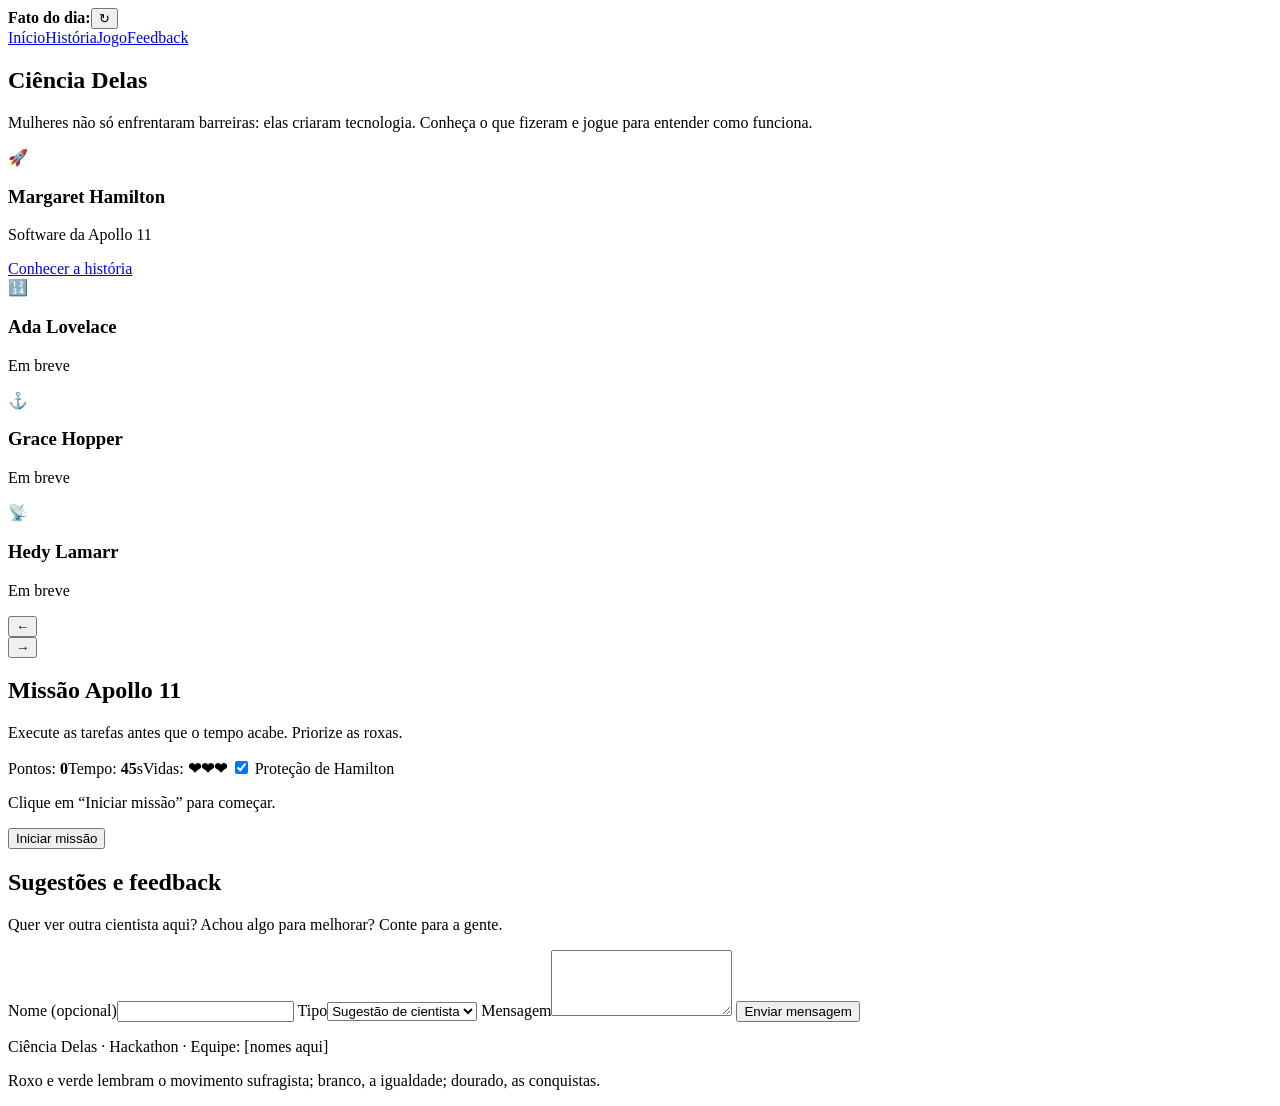
==== index.html @ 853a5e09 "Add files via upload" ====
<!DOCTYPE html>
<html lang="pt-BR">
<head>
<meta charset="utf-8"><meta name="viewport" content="width=device-width,initial-scale=1">
<title>Ciência Delas: Margaret Hamilton e a Apollo 11</title>
<meta name="description" content="Conheça as contribuições científicas de mulheres da computação e jogue a missão da Apollo 11.">
<link rel="preconnect" href="https://fonts.googleapis.com"><link rel="preconnect" href="https://fonts.gstatic.com" crossorigin>
<link href="https://fonts.googleapis.com/css2?family=Fraunces:wght@600;800&family=Inter:wght@400;600&display=swap" rel="stylesheet">
<link rel="stylesheet" href="style.css">
</head>
<body>
<header>
  <div id="fatos" role="region" aria-label="Fato curioso do dia"><b>Fato do dia:</b><span id="fato-txt"></span><button id="fato-next" aria-label="Ver outro fato">↻</button></div>
  <nav aria-label="Principal"><a href="#inicio">Início</a><a href="#historia">História</a><a href="#jogo">Jogo</a><a href="#feedback">Feedback</a></nav>
</header>
<main>
<div class="hero"><section id="inicio">
  <h1>Ciência Delas</h1>
  <p class="lead">Mulheres não só enfrentaram barreiras: elas criaram tecnologia. Conheça o que fizeram e jogue para entender como funciona.</p>
  <div class="cards">
    <article class="card on"><div class="em" aria-hidden="true">🚀</div><h3>Margaret Hamilton</h3><p>Software da Apollo 11</p><a class="btn" href="#historia">Conhecer a história</a></article>
    <article class="card off"><div class="em" aria-hidden="true">🔢</div><h3>Ada Lovelace</h3><p>Em breve</p></article>
    <article class="card off"><div class="em" aria-hidden="true">⚓</div><h3>Grace Hopper</h3><p>Em breve</p></article>
    <article class="card off"><div class="em" aria-hidden="true">📡</div><h3>Hedy Lamarr</h3><p>Em breve</p></article>
  </div>
</section></div>

<section id="historia">
  <div id="stage" aria-live="polite">
    <div id="slide"></div>
    <div class="ctrl"><button id="prev" aria-label="Slide anterior">←</button><div id="dots" aria-hidden="true"></div><button id="next" aria-label="Próximo slide">→</button></div>
  </div>
</section>

<section id="jogo">
  <h2>Missão Apollo 11</h2>
  <p>Execute as tarefas antes que o tempo acabe. Priorize as roxas.</p>
  <div class="hud"><span>Pontos: <b id="g-score">0</b></span><span>Tempo: <b id="g-time">45</b>s</span><span>Vidas: <b id="g-lives">❤❤❤</b></span>
  <label><input type="checkbox" id="g-safe" checked> Proteção de Hamilton</label></div>
  <div id="g-load" title="Carga do computador"><i></i></div>
  <div id="g-queue"></div>
  <p id="g-msg" role="status">Clique em “Iniciar missão” para começar.</p>
  <button class="btn" id="g-start">Iniciar missão</button>
</section>

<section id="feedback">
  <h2>Sugestões e feedback</h2>
  <p>Quer ver outra cientista aqui? Achou algo para melhorar? Conte para a gente.</p>
  <form id="form" action="https://formspree.io/f/SEU_ID_AQUI" method="POST">
    <label>Nome (opcional)<input name="nome" autocomplete="name"></label>
    <label>Tipo<select name="tipo"><option>Sugestão de cientista</option><option>Feedback do site</option><option>Outro</option></select></label>
    <label>Mensagem<textarea name="mensagem" rows="4" required></textarea></label>
    <button class="btn" type="submit">Enviar mensagem</button>
    <p id="form-msg" role="status"></p>
  </form>
</section>
</main>
<footer><p>Ciência Delas · Hackathon · Equipe: [nomes aqui]</p>
<p class="cores">Roxo e verde lembram o movimento sufragista; branco, a igualdade; dourado, as conquistas.</p></footer>
<script src="fatos.js"></script><script src="script.js"></script><script src="game.js"></script>
</body>
</html>
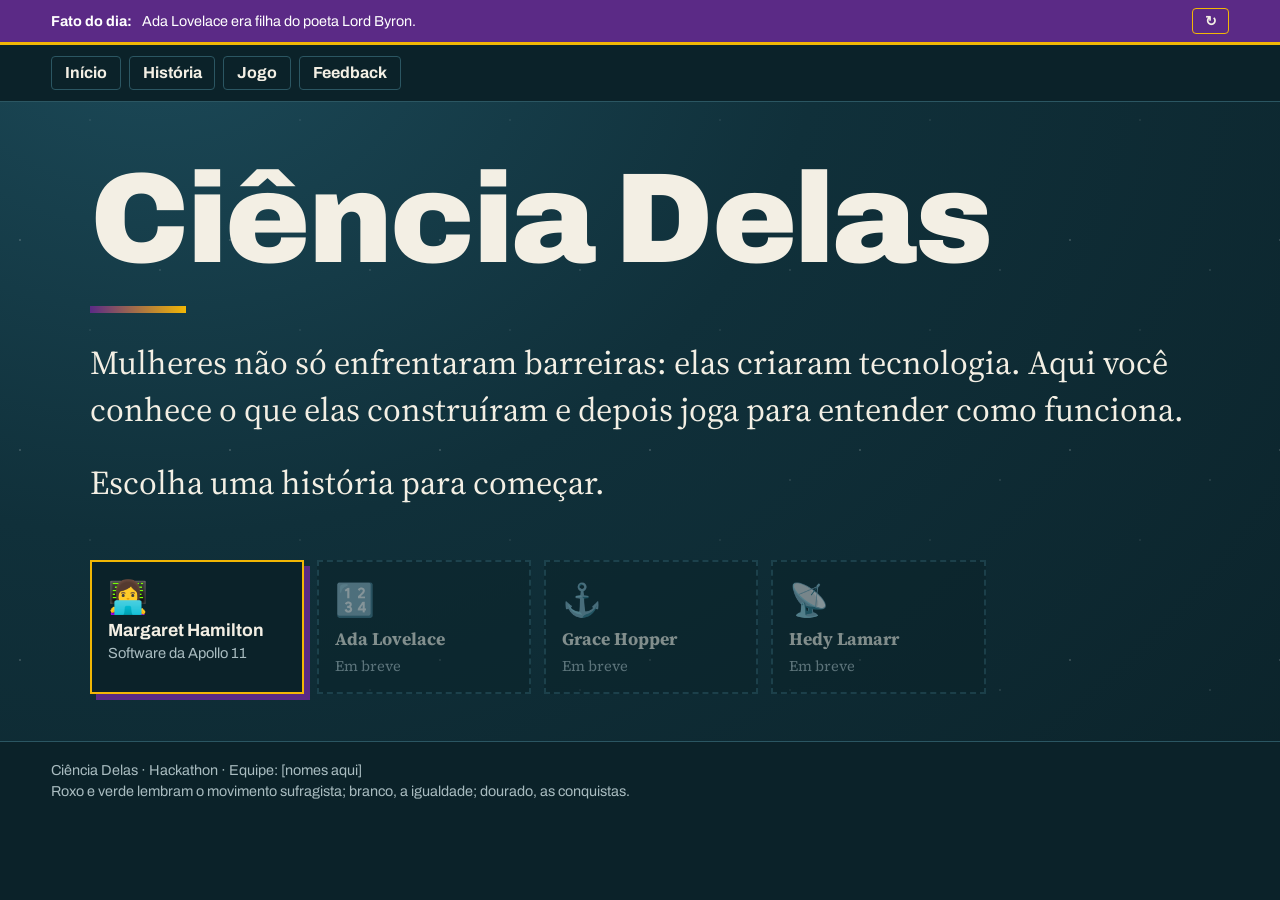
==== commit 5363b1e8: "Add files via upload" ====
--- a/index.html
+++ b/index.html
@@ -1,62 +1,328 @@
 <!DOCTYPE html>
 <html lang="pt-BR">
 <head>
-<meta charset="utf-8"><meta name="viewport" content="width=device-width,initial-scale=1">
-<title>Ciência Delas: Margaret Hamilton e a Apollo 11</title>
+<meta charset="utf-8">
+<meta name="viewport" content="width=device-width, initial-scale=1">
+<title>Margaret Hamilton e a Apollo 11 | Ciência Delas</title>
+<meta name="theme-color" content="#10303a">
 <meta name="description" content="Conheça as contribuições científicas de mulheres da computação e jogue a missão da Apollo 11.">
-<link rel="preconnect" href="https://fonts.googleapis.com"><link rel="preconnect" href="https://fonts.gstatic.com" crossorigin>
-<link href="https://fonts.googleapis.com/css2?family=Fraunces:wght@600;800&family=Inter:wght@400;600&display=swap" rel="stylesheet">
-<link rel="stylesheet" href="style.css">
+<link rel="icon" href="data:image/svg+xml,%3Csvg xmlns=%27http://www.w3.org/2000/svg%27 viewBox=%270 0 100 100%27%3E%3Ctext y=%27.9em%27 font-size=%2790%27%3E🚀%3C/text%3E%3C/svg%3E">
+<link rel="preconnect" href="https://fonts.googleapis.com">
+<link href="https://fonts.googleapis.com/css2?family=Archivo:wght@400;700;900&family=Source+Serif+4:ital,wght@0,400;0,600;1,400&display=swap" rel="stylesheet">
+<style>
+:root{--bg:#10303a;--bg2:#0b2229;--tx:#f3efe4;--mut:#a9bcc0;--cu:#F2B705;--red:#ee5a48;--ok:#6fcf97;--line:#2b5662}
+*{box-sizing:border-box}
+html,body{height:100%;margin:0}
+body{background:var(--bg);color:var(--tx);font-family:"Source Serif 4",Georgia,serif;overflow:hidden}
+h1,h2,.ui{font-family:"Archivo",system-ui,sans-serif}
+#deck{height:100%;position:relative}
+.slide{position:absolute;inset:0;display:none;padding:6vh 7vw 12vh;overflow-y:auto}
+.slide.on{display:flex;flex-direction:column;justify-content:center;gap:3vh;animation:in .35s ease}
+@keyframes in{from{opacity:0}to{opacity:1}}
+.body{display:grid;grid-template-columns:1fr;gap:4vw;align-items:center}
+.body.has-media{grid-template-columns:1.1fr 1fr}
+h1{font-size:clamp(2.4rem,7vw,6rem);line-height:1;margin:0;font-weight:900;letter-spacing:-.02em}
+h2{font-size:clamp(1.8rem,4.6vw,3.6rem);line-height:1.08;margin:0;font-weight:900}
+.txt p{font-size:clamp(1.25rem,2.6vw,2.1rem);line-height:1.4;margin:0 0 .8em;max-width:34em}
+.quote{font-size:clamp(1.4rem,3vw,2.4rem);font-style:italic;border-left:6px solid var(--cu);padding-left:1.2rem;margin-top:1rem;max-width:30em}
+.date{font-family:"Archivo",sans-serif;color:var(--cu);font-weight:700;font-size:clamp(1rem,1.8vw,1.4rem)}
+figure{margin:0}
+.media img{width:100%;max-height:62vh;object-fit:contain;border:1px solid var(--line);background:var(--bg2)}
+.media figcaption{font-size:.85rem;color:var(--mut);margin-top:.5rem;font-family:"Archivo",sans-serif}
+.ph{aspect-ratio:4/3;border:2px dashed var(--line);display:grid;place-items:center;text-align:center;padding:1rem;color:var(--mut);font-family:"Archivo",sans-serif;background:var(--bg2)}
+.ph b{color:var(--cu);display:block;font-size:1.1rem;word-break:break-all}
+/* nav */
+#bar{position:fixed;left:0;right:0;bottom:0;display:flex;align-items:center;gap:1rem;padding:1.2vh 4vw;background:var(--bg2);border-top:1px solid var(--line)}
+#prog{flex:1;height:6px;background:var(--line)}
+#prog i{display:block;height:100%;width:0;background:var(--cu);transition:width .3s}
+button{font-family:"Archivo",sans-serif;font-weight:700;font-size:1.05rem;color:var(--tx);background:transparent;border:2px solid var(--cu);padding:.6rem 1.2rem;border-radius:4px;cursor:pointer}
+button:hover:not(:disabled){background:var(--cu);color:var(--bg2)}
+button:disabled{opacity:.35;cursor:not-allowed}
+button:focus-visible,.card:focus-visible,.slot:focus-visible{outline:3px solid var(--tx);outline-offset:2px}
+#cnt{font-family:"Archivo",sans-serif;color:var(--mut);min-width:4.5rem;text-align:center}
+.hint{font-family:"Archivo",sans-serif;color:var(--mut);font-size:.95rem}
+/* game */
+.game{display:grid;grid-template-columns:1fr 1fr;gap:2vw;max-width:60rem}
+.panel{border:1px solid var(--line);background:var(--bg2);padding:1rem;min-height:14rem}
+.panel h3{margin:0 0 .8rem;font-family:"Archivo",sans-serif;font-size:1rem;color:var(--mut)}
+.card{display:block;width:100%;margin-bottom:.7rem;padding:1rem;background:var(--bg);border:2px solid var(--line);font-family:"Archivo",sans-serif;font-weight:700;font-size:1.15rem;cursor:grab;user-select:none;text-align:left;color:var(--tx)}
+.card small{display:block;font-weight:400;color:var(--mut);margin-top:.2rem}
+.card.sel{border-color:var(--cu)}
+.card.bad{animation:sh .4s;border-color:var(--red)}
+@keyframes sh{25%{transform:translateX(-8px)}75%{transform:translateX(8px)}}
+.slot{display:grid;place-items:center;min-height:9rem;border:3px dashed var(--cu);color:var(--cu);font-family:"Archivo",sans-serif;font-weight:700;text-align:center;padding:.6rem;cursor:pointer}
+.slot.over{background:#1c4b58}
+.slot.full{border-style:solid;border-color:var(--ok);color:var(--ok)}
+.alarm{display:inline-block;font-family:"Archivo",sans-serif;font-weight:900;font-size:clamp(3rem,10vw,8rem);color:var(--red);animation:bl 1s steps(2) infinite}
+@keyframes bl{50%{opacity:.25}}
+.fb{font-family:"Archivo",sans-serif;font-size:1.15rem;min-height:1.6em}
+.fb.ok{color:var(--ok)}.fb.no{color:var(--red)}
+.opts{display:grid;grid-template-columns:repeat(auto-fit,minmax(15rem,1fr));gap:.8rem;max-width:60rem}
+.opts .card{cursor:pointer}
+.opts .card[aria-pressed=true]{border-color:var(--ok);background:#17454a}
+.note{font-size:.9rem;color:var(--mut);max-width:44rem}
+@media(max-width:800px){.body.has-media,.game{grid-template-columns:1fr}.slide{padding:4vh 6vw 14vh}}
+@media(prefers-reduced-motion:reduce){*{animation:none!important}}
+
+/* ===== melhorias visuais ===== */
+body{background:radial-gradient(ellipse at 12% 0,#1c4a59 0,var(--bg) 42%,var(--bg2) 100%)}
+body::before{content:"";position:fixed;inset:0;pointer-events:none;opacity:.55;background-image:radial-gradient(1.5px 1.5px at 20px 30px,#fff8,transparent),radial-gradient(1px 1px at 90px 120px,#fff6,transparent),radial-gradient(1.5px 1.5px at 160px 60px,#fff5,transparent);background-size:210px 210px}
+#deck,#bar{position:relative;z-index:1}#bar{position:fixed}
+.slide.on{justify-content:safe center}
+.slide.on .body{animation:up .7s cubic-bezier(.2,.7,.2,1) .1s both}
+@keyframes up{from{opacity:0;transform:translateY(16px)}}
+#s1 h2{font-size:clamp(3rem,10vw,8rem)}
+#s1 h1::after{content:"";display:block;width:6rem;height:7px;background:var(--cu);margin-top:1.4rem}
+.date::before{content:"";display:inline-block;width:.6em;height:.6em;border-radius:50%;background:var(--cu);margin-right:.6em}
+.quote{background:linear-gradient(90deg,#F2B70522,transparent 80%);padding:.8rem 1.2rem}
+.media img{border:1px solid var(--cu);border-radius:6px;box-shadow:12px 12px 0 #0b2229,0 20px 50px #0008}
+.alarm{text-shadow:0 0 36px #ee5a489a}
+.card{transition:transform .15s,border-color .15s,background .15s}
+.card:hover{transform:translateY(-2px);border-color:var(--cu)}
+.slot:not(.full){animation:pu 2.2s ease-in-out infinite}
+@keyframes pu{50%{background:#1c4b5877}}
+#prog{border-radius:4px;overflow:hidden}
+button{transition:background .15s,color .15s}
+
+/* ===== paleta com significado (roxo, dourado, verde, branco) + novas áreas ===== */
+:root{--rox2:#5B2A86}
+body{display:flex;flex-direction:column}
+#deck{flex:1;height:auto;min-height:0}
+#inicio h1{font-size:clamp(3rem,10vw,8rem)}
+#inicio h1::after{content:"";display:block;width:6rem;height:7px;background:linear-gradient(90deg,var(--rox2),var(--cu));margin-top:1.4rem}
+#prog i{background:linear-gradient(90deg,var(--rox2),var(--cu))}
+#fatos{display:flex;gap:.6rem;align-items:center;padding:.5rem 4vw;background:var(--rox2);color:#fff;font-size:.9rem;border-bottom:3px solid var(--cu);font-family:Archivo,sans-serif;position:relative;z-index:2}
+#fatos span{flex:1;line-height:1.3}
+#fatos button{padding:.25rem .7rem;font-size:.85rem;border-width:1px}
+.sel{display:grid;grid-template-columns:repeat(auto-fit,minmax(11rem,1fr));gap:.8rem;max-width:56rem}
+.scard{display:flex;flex-direction:column;gap:.3rem;padding:1rem;border:2px solid var(--line);border-radius:0;background:var(--bg2);color:var(--tx);font-size:1.1rem;text-align:left}
+.scard span{font-size:2rem}.scard small{color:var(--mut);font-weight:400}
+.scard.on{border-color:var(--cu);cursor:pointer;box-shadow:6px 6px 0 var(--rox2)}
+.scard.off{opacity:.5;border-style:dashed}
+.queue{display:grid;grid-template-columns:repeat(auto-fill,minmax(8.5rem,1fr));gap:.6rem;min-height:5.5rem;max-width:60rem}
+.task{position:relative;overflow:hidden;border:0;border-radius:6px;padding:.8rem .8rem 1rem;color:#fff;text-align:left;font-size:1.05rem}
+.task small{display:block;font-weight:400}.task i{position:absolute;left:0;bottom:0;height:6px;background:#fff;opacity:.85}
+.p3,.p3:hover:not(:disabled){background:var(--rox2);color:#fff}.p2,.p2:hover:not(:disabled){background:var(--cu);color:#10303a}.p2 i{background:#10303a}.p1,.p1:hover:not(:disabled){background:#2E8B57;color:#fff}
+.task:hover{filter:brightness(1.15)}
+.load{height:10px;max-width:60rem;background:var(--line);border-radius:5px;overflow:hidden}.load i{display:block;height:100%;width:0;background:var(--ok);transition:width .2s}
+.fm{display:grid;gap:.6rem;max-width:36rem;font-family:Archivo,sans-serif}.fm label{display:grid;gap:.3rem;font-weight:700}
+.fm input,.fm select,.fm textarea{padding:.7rem;border:2px solid var(--line);border-radius:6px;background:var(--bg2);color:var(--tx);font:inherit;font-weight:400}
+.fm button{justify-self:start}
+#main-nav{display:flex;gap:.5rem;flex-wrap:wrap;align-items:center;padding:.7rem 4vw;background:var(--bg2);border-bottom:1px solid var(--line);font-family:Archivo,sans-serif;position:relative;z-index:2}
+#main-nav a{color:var(--tx);text-decoration:none;border:1px solid var(--line);padding:.45rem .8rem;border-radius:4px;font-weight:700}
+#main-nav a:hover,#main-nav a:focus-visible{border-color:var(--cu);color:var(--cu)}
+#rodape{position:relative;z-index:1;padding:1rem 4vw 6rem;background:var(--bg2);border-top:1px solid var(--line);font-family:Archivo,sans-serif;color:var(--mut);font-size:.9rem}
+#rodape p{margin:.3rem 0}
+@media(max-width:600px){#main-nav{gap:.35rem;padding:.6rem 3vw}#main-nav a{font-size:.9rem;padding:.4rem .55rem}#fatos{flex-wrap:wrap}}
+</style>
 </head>
 <body>
 <header>
-  <div id="fatos" role="region" aria-label="Fato curioso do dia"><b>Fato do dia:</b><span id="fato-txt"></span><button id="fato-next" aria-label="Ver outro fato">↻</button></div>
-  <nav aria-label="Principal"><a href="#inicio">Início</a><a href="#historia">História</a><a href="#jogo">Jogo</a><a href="#feedback">Feedback</a></nav>
+<div id="fatos" role="region" aria-label="Fato curioso do dia"><b>Fato do dia:</b><span id="fato-txt"></span><button id="fato-next" aria-label="Ver outro fato">↻</button></div>
+<nav id="main-nav" aria-label="Navegação principal">
+<a href="#inicio" data-j="inicio">Início</a>
+<a href="#historia" data-j="s1">História</a>
+<a href="#missao" data-j="missao">Jogo</a>
+<a href="#feedback" data-j="feedback">Feedback</a>
+</nav>
 </header>
-<main>
-<div class="hero"><section id="inicio">
-  <h1>Ciência Delas</h1>
-  <p class="lead">Mulheres não só enfrentaram barreiras: elas criaram tecnologia. Conheça o que fizeram e jogue para entender como funciona.</p>
-  <div class="cards">
-    <article class="card on"><div class="em" aria-hidden="true">🚀</div><h3>Margaret Hamilton</h3><p>Software da Apollo 11</p><a class="btn" href="#historia">Conhecer a história</a></article>
-    <article class="card off"><div class="em" aria-hidden="true">🔢</div><h3>Ada Lovelace</h3><p>Em breve</p></article>
-    <article class="card off"><div class="em" aria-hidden="true">⚓</div><h3>Grace Hopper</h3><p>Em breve</p></article>
-    <article class="card off"><div class="em" aria-hidden="true">📡</div><h3>Hedy Lamarr</h3><p>Em breve</p></article>
-  </div>
-</section></div>
-
-<section id="historia">
-  <div id="stage" aria-live="polite">
-    <div id="slide"></div>
-    <div class="ctrl"><button id="prev" aria-label="Slide anterior">←</button><div id="dots" aria-hidden="true"></div><button id="next" aria-label="Próximo slide">→</button></div>
-  </div>
-</section>
-
-<section id="jogo">
-  <h2>Missão Apollo 11</h2>
-  <p>Execute as tarefas antes que o tempo acabe. Priorize as roxas.</p>
-  <div class="hud"><span>Pontos: <b id="g-score">0</b></span><span>Tempo: <b id="g-time">45</b>s</span><span>Vidas: <b id="g-lives">❤❤❤</b></span>
-  <label><input type="checkbox" id="g-safe" checked> Proteção de Hamilton</label></div>
-  <div id="g-load" title="Carga do computador"><i></i></div>
-  <div id="g-queue"></div>
-  <p id="g-msg" role="status">Clique em “Iniciar missão” para começar.</p>
-  <button class="btn" id="g-start">Iniciar missão</button>
-</section>
-
-<section id="feedback">
-  <h2>Sugestões e feedback</h2>
-  <p>Quer ver outra cientista aqui? Achou algo para melhorar? Conte para a gente.</p>
-  <form id="form" action="https://formspree.io/f/SEU_ID_AQUI" method="POST">
-    <label>Nome (opcional)<input name="nome" autocomplete="name"></label>
-    <label>Tipo<select name="tipo"><option>Sugestão de cientista</option><option>Feedback do site</option><option>Outro</option></select></label>
-    <label>Mensagem<textarea name="mensagem" rows="4" required></textarea></label>
-    <button class="btn" type="submit">Enviar mensagem</button>
-    <p id="form-msg" role="status"></p>
-  </form>
-</section>
-</main>
-<footer><p>Ciência Delas · Hackathon · Equipe: [nomes aqui]</p>
-<p class="cores">Roxo e verde lembram o movimento sufragista; branco, a igualdade; dourado, as conquistas.</p></footer>
-<script src="fatos.js"></script><script src="script.js"></script><script src="game.js"></script>
+<main id="deck"></main>
+<nav id="bar" class="ui" aria-label="Navegação">
+  <button id="prev" aria-label="Slide anterior">Voltar</button>
+  <div id="prog"><i></i></div>
+  <span id="cnt"></span>
+  <button id="next" aria-label="Próximo slide">Avançar</button>
+</nav>
+<footer id="rodape"><p>Ciência Delas · Hackathon · Equipe: [nomes aqui]</p><p class="cores">Roxo e verde lembram o movimento sufragista; branco, a igualdade; dourado, as conquistas.</p></footer>
+
+<script src="fatos.js"></script>
+<script>
+/* ===== COMO EDITAR =====
+ Cada slide é um objeto em SLIDES.
+ media: { src:"assets/arquivo.jpg", alt:"descrição", credit:"Fonte / licença" }
+ Aceita .jpg .png .webp e .gif (basta colocar o arquivo na pasta assets/).
+ Se o arquivo não existir, aparece um espaço reservado com o nome esperado.
+ game: "memoria" (arrastar bloco) | "reflexao" (escolher boas práticas)
+*/
+const SLIDES = [
+ {id:"inicio", title:"Ciência Delas", select:true,
+  text:["Mulheres não só enfrentaram barreiras: elas criaram tecnologia. Aqui você conhece o que elas construíram e depois joga para entender como funciona.","Escolha uma história para começar."]},
+ {id:"s1", title:"Antes de chegar à Lua", date:"1969",
+  text:["A humanidade vai tentar levar astronautas até a Lua e trazê-los de volta em segurança.","Além dos foguetes e dos motores, existe outro elemento essencial: o software."],
+  quote:"Uma missão espacial também depende de decisões tomadas em linhas de código.",
+  media:{src:"assets/saturn-v.svg",alt:"Foguete Saturn V na plataforma de lançamento",credit:"Ilustração original do projeto"}},
+ {id:"s2", title:"Quem é Margaret Hamilton?",
+  text:["Pioneira da engenharia de software, ela liderou uma equipe do MIT Instrumentation Laboratory que desenvolveu o software de voo da Apollo.","O trabalho não era só fazer o computador executar instruções. Era pensar no que poderia dar errado."],
+  quote:"Um bom sistema precisa ser pensado também para os momentos em que algo dá errado.",
+  media:{src:"assets/margaret-hamilton.svg",alt:"Programadora ao lado de uma pilha de listagens de código de voo",credit:"Ilustração original do projeto"}},
+ {id:"s3", title:"E se algo der errado?",
+  text:["E se uma pessoa cometesse um erro?","E se o computador ficasse sobrecarregado?","E se várias tarefas precisassem de atenção ao mesmo tempo?"],
+  quote:"Hamilton defendia antecipar problemas, documentar riscos e criar sistemas capazes de lidar com o inesperado.",
+  media:{src:"assets/codigo-apollo.svg",alt:"Documentos de programação da época",credit:"Ilustração original do projeto"}},
+ {id:"s4", title:"A descida começa", date:"20 de julho de 1969",
+  text:["O módulo lunar Eagle desce rumo à Lua com Neil Armstrong e Buzz Aldrin.","O computador de orientação precisa executar tarefas importantes. De repente, surgem alarmes."],
+  alarm:"1202",
+  media:{src:"assets/eagle-descida.svg",alt:"Animação do módulo lunar Eagle em descida",credit:"Ilustração original do projeto"}},
+ {id:"s5", title:"O computador está sobrecarregado",
+  text:["O alarme 1202 indica sobrecarga de recursos. Pouco depois, surge também o 1201.","Não quer dizer que o computador parou. Quer dizer que ele não consegue atender a todas as solicitações ao mesmo tempo."],
+  quote:"Recursos limitados. Tarefas concorrentes. Tempo crítico."},
+ {id:"s6", title:"Sua vez: libere a memória", game:"memoria"},
+ {id:"s7", title:"A decisão em solo",
+  text:["Na sala de controle, a equipe interpreta os alarmes rapidamente.","Os especialistas reconhecem a sobrecarga e sabem que o software foi projetado para preservar as tarefas prioritárias e se recuperar.","A equipe autoriza a continuidade da descida."],
+  quote:"A equipe precisa compreender o que o sistema está dizendo antes de decidir o próximo passo.",
+  media:{src:"assets/sala-de-controle.svg",alt:"Sala de controle da missão",credit:"Ilustração original do projeto"}},
+ {id:"s8", title:"A Lua", date:"20 de julho de 1969",
+  text:["O Eagle pousa. O computador continuou executando as funções essenciais da descida.","O sucesso dependeu de muitas pessoas: astronautas, engenheiros, programadores, técnicos e equipes de controle."],
+  quote:"Uma conquista histórica também é resultado de planejamento, colaboração e engenharia.",
+  media:{src:"assets/eagle-na-lua.svg",alt:"Módulo lunar na superfície da Lua",credit:"Ilustração original do projeto"}},
+ {id:"s9", title:"O que aprendemos com Margaret?", game:"reflexao",
+  text:["Computação vai além de escrever código: é entender o problema, prever o inesperado, testar e trabalhar em equipe."]},
+ {id:"missao", title:"Missão Apollo 11: assuma o comando", game:"missao",
+  text:["Agora você é o computador de bordo. Execute as tarefas antes que o tempo acabe: roxo é prioridade alta, dourado é média e verde é baixa. Mais de 6 tarefas ao mesmo tempo causam o alarme 1202."]},
+ {id:"s10", title:"Missão concluída",
+  text:["Não existe tecnologia confiável por acaso. Ela é construída por pessoas que fazem perguntas, testam ideias e se preparam para o inesperado."],
+  note:"Nota histórica: as cenas interativas e os diálogos são dramatizações educativas. Não são citações literais de Margaret Hamilton nem reproduções exatas do software Apollo. Cores do projeto: roxo e verde lembram o movimento sufragista, branco lembra a igualdade e dourado, as conquistas. Fontes: NASA Apollo 11 Lunar Surface Journal (alarmes 1201/1202), perfil de Margaret Hamilton na NASA, We Hack the Moon."},
+ {id:"feedback", title:"Sugestões e feedback", form:true,
+  text:["Quer ver outra cientista aqui? Achou algo para melhorar? Conte para a gente."]}
+];
+
+const deck=document.getElementById("deck"),prev=document.getElementById("prev"),next=document.getElementById("next"),cnt=document.getElementById("cnt"),bar=document.querySelector("#prog i");
+const done={}; let cur=0;
+const el=(t,c,h)=>{const e=document.createElement(t);if(c)e.className=c;if(h!=null)e.innerHTML=h;return e};
+
+function mediaEl(m){
+  const f=el("figure","media");
+  const img=new Image();img.src=m.src;img.alt=m.alt;
+  img.onerror=()=>{f.innerHTML="";const p=el("div","ph",`<div>Coloque a imagem em<b>${m.src}</b>${m.alt}</div>`);f.append(p,cap())};
+  const cap=()=>el("figcaption","",m.credit?"Crédito: "+m.credit:"");
+  f.append(img,cap());return f;
+}
+
+function memoriaGame(s,sec){
+  const g=el("div","game"),L=el("div","panel","<h3>Tarefas disputando espaço</h3>"),R=el("div","panel","<h3>Memória do computador (cabe só uma)</h3>");
+  const cards=[
+   {k:1,t:"Orientação e controle",d:"Mantém a descida sob controle"},
+   {k:0,t:"Atualizar informações",d:"Pode esperar sem risco"},
+   {k:0,t:"Recalcular dados antigos",d:"Pode esperar sem risco"}];
+  const slot=el("div","slot","Arraste a tarefa essencial para cá");slot.tabIndex=0;slot.setAttribute("role","button");
+  const fb=el("p","fb");let sel=null;
+  const place=c=>{
+    if(c.k){slot.className="slot full";slot.textContent="Em execução: "+c.t;fb.className="fb ok";
+      fb.textContent="Correto! Sistemas de tempo real tratam as tarefas por prioridade. O que é essencial continua; o que pode esperar fica para depois.";
+      L.querySelectorAll(".card").forEach(x=>x.draggable=false);done[s.id]=1;sync();
+    }else{fb.className="fb no";fb.textContent="Essa tarefa pode esperar. Se ela ocupar a memória, as funções de controle ficam sem recurso. Tente outra.";c.el.classList.add("bad");setTimeout(()=>c.el.classList.remove("bad"),450)}
+  };
+  cards.forEach(c=>{
+    const b=el("button","card",`${c.t}<small>${c.d}</small>`);b.draggable=true;c.el=b;
+    b.ondragstart=e=>{e.dataTransfer.setData("text","x");sel=c};
+    b.onclick=()=>{if(done[s.id])return;sel=c;L.querySelectorAll(".card").forEach(x=>x.classList.remove("sel"));b.classList.add("sel");fb.className="fb";fb.textContent="Agora toque na memória para colocar a tarefa."};
+    L.append(b)});
+  slot.ondragover=e=>{e.preventDefault();slot.classList.add("over")};
+  slot.ondragleave=()=>slot.classList.remove("over");
+  slot.ondrop=e=>{e.preventDefault();slot.classList.remove("over");if(sel&&!done[s.id])place(sel)};
+  slot.onclick=()=>{if(sel&&!done[s.id])place(sel)};
+  slot.onkeydown=e=>{if((e.key==="Enter"||e.key===" ")&&sel&&!done[s.id]){e.preventDefault();place(sel)}};
+  R.append(slot);g.append(L,R);
+  sec.append(g,fb,el("p","note","Simplificação criada para o jogo: os cartões não representam a lista exata das tarefas internas do computador Apollo."));
+  if(!done[s.id])sec.append(el("p","hint","Arraste com o mouse, ou toque na tarefa e depois na memória."));
+}
+
+function reflexaoGame(s,sec){
+  const o=el("div","opts"),fb=el("p","fb","Escolha ao menos uma. Para avançar, marque duas ou mais.");
+  ["Testaria situações de erro.","Validaria comandos e dados.","Definiria quais tarefas são essenciais.","Criaria mecanismos de recuperação."].forEach(t=>{
+    const b=el("button","card",t);b.setAttribute("aria-pressed","false");
+    b.onclick=()=>{b.setAttribute("aria-pressed",b.getAttribute("aria-pressed")==="true"?"false":"true");
+      const n=o.querySelectorAll("[aria-pressed=true]").length;
+      if(n>=2){done[s.id]=1;fb.className="fb ok";fb.textContent="Boa! Todas essas práticas aparecem na história de Hamilton.";sync()}};
+    o.append(b)});
+  sec.append(el("p","quote","Se você estivesse desenvolvendo um sistema importante, o que faria para prepará-lo para o inesperado?"),o,fb);
+}
+
+
+let mIv;
+function selecao(s,sec){
+ const g=el("div","sel");
+ [["👩‍💻","Margaret Hamilton","Software da Apollo 11",1],["🔢","Ada Lovelace","Em breve"],["⚓","Grace Hopper","Em breve"],["📡","Hedy Lamarr","Em breve"]].forEach(([e,n,d,on])=>{
+  const c=el(on?"button":"div","scard"+(on?" on":" off"),`<span aria-hidden="true">${e}</span><b>${n}</b><small>${d}</small>`);
+  if(on)c.onclick=()=>go(1);g.append(c)});
+ sec.append(g);
+}
+function missaoGame(s,sec){
+ const T=[["Pouso",3],["Motores",3],["Radar",2],["Navegação",2],["Rádio",1],["Painel",1]],N=["","Baixa","Média","Alta"],P=[0,2,5,10],D=40;
+ const hud=el("p","fb"),load=el("div","load","<i></i>"),q=el("div","queue"),fb=el("p","fb","Complete uma rodada para avançar."),lab=el("label","hint",'<input type="checkbox" checked> Proteção de Hamilton (descarta tarefas leves na sobrecarga)'),ini=el("button","","Iniciar missão");
+ let st={sc:0,t:D,l:3,q:[],sp:0,over:1},id=0;
+ const bars=()=>{st.q.forEach(t=>{const b=q.querySelector(`[data-id="${t.id}"] i`);if(b)b.style.width=t.ttl/t.max*100+"%"});hud.textContent=`Pontos: ${st.sc}   Tempo: ${Math.ceil(Math.max(0,st.t))}s   Vidas: ${"❤".repeat(Math.max(0,st.l))||0}`;load.firstChild.style.width=Math.min(100,st.q.length/6*100)+"%"};
+ const draw=()=>{q.innerHTML=st.q.map(t=>`<button class="task p${t.p}" data-id="${t.id}"><b>${t.n}</b><small>${N[t.p]}</small><i></i></button>`).join("");bars()};
+ const end=(ok,m)=>{clearInterval(mIv);st.over=1;ini.disabled=false;ini.textContent="Jogar de novo";fb.className="fb "+(ok?"ok":"no");fb.textContent=(ok?"Pouso concluído! ":"Missão perdida. ")+m+` Pontos: ${st.sc}.`;done[s.id]=1;sync()};
+ const tick=()=>{st.t-=.1;st.sp-=.1;let ch=0;st.q.forEach(t=>t.ttl-=.1);
+  st.q=st.q.filter(t=>{if(t.ttl>0)return 1;ch=1;if(t.p==3){st.l--;fb.className="fb no";fb.textContent=`“${t.n}” expirou! Você perdeu uma vida.`}else st.sc=Math.max(0,st.sc-1);return 0});
+  if(st.sp<=0){const [n,p]=T[Math.random()*T.length|0],m=p==3?6:p==2?7:8;st.q.push({id:++id,n,p,ttl:m,max:m});st.sp=Math.max(.45,1.3-(D-st.t)/50);ch=1}
+  if(st.q.length>6){ch=1;if(lab.firstChild.checked){st.q=st.q.filter(t=>t.p>1);fb.className="fb ok";fb.textContent="Alarme 1202! A proteção descartou as tarefas leves e o pouso continua."}else st.l=0}
+  ch?draw():bars();
+  if(st.l<=0)return end(0,lab.firstChild.checked?"Tarefas críticas demais expiraram.":"Sem a proteção de Hamilton, a sobrecarga travou o sistema.");
+  if(st.t<=0)end(1,"Descartar o menos importante e proteger o essencial foi o que ajudou a salvar a Apollo 11.")};
+ q.onclick=e=>{const b=e.target.closest(".task");if(!b||st.over)return;const t=st.q.find(x=>x.id==b.dataset.id);if(!t)return;st.sc+=P[t.p];st.q=st.q.filter(x=>x!==t);draw()};
+ ini.onclick=()=>{st={sc:0,t:D,l:3,q:[],sp:0};ini.disabled=true;fb.className="fb";fb.textContent="Vai! Comece pelas roxas.";draw();clearInterval(mIv);mIv=setInterval(tick,100)};
+ bars();sec.append(hud,load,q,fb,lab,ini);
+}
+function formulario(sec){
+ const f=el("form","fm",'<label>Nome (opcional)<input name="nome" autocomplete="name"></label><label>Tipo<select name="tipo"><option>Sugestão de cientista</option><option>Feedback do site</option><option>Outro</option></select></label><label>Mensagem<textarea name="mensagem" rows="4" required></textarea></label><button type="submit">Enviar mensagem</button><p class="fb" role="status"></p>');
+ f.action="https://formspree.io/f/SEU_ID_AQUI";f.method="POST"; /* troque SEU_ID_AQUI pelo ID do Formspree */
+ f.onsubmit=async e=>{e.preventDefault();const m=f.querySelector(".fb"),ok=()=>{m.className="fb ok";m.textContent="Obrigada! Sua mensagem foi enviada.";f.reset()},no=t=>{m.className="fb no";m.textContent=t};
+  if(!f.mensagem.value.trim())return no("Escreva uma mensagem antes de enviar.");
+  if(f.action.includes("SEU_ID_AQUI"))return ok();
+  try{const r=await fetch(f.action,{method:"POST",body:new FormData(f),headers:{Accept:"application/json"}});r.ok?ok():no("Não foi possível enviar. Tente de novo.")}catch{no("Sem conexão. Tente de novo.")}};
+ sec.append(f);
+}
+
+SLIDES.forEach((s,i)=>{
+  const sec=el("section","slide");sec.id=s.id;sec.setAttribute("aria-label",s.title);
+  if(s.date)sec.append(el("div","date",s.date));
+  sec.append(el(i===0?"h1":"h2","",s.title));
+  if(s.alarm)sec.append(el("div","alarm",s.alarm));
+  const body=el("div","body"+(s.media?" has-media":""));
+  const tx=el("div","txt");(s.text||[]).forEach(p=>tx.append(el("p","",p)));
+  if(s.quote)tx.append(el("p","quote",s.quote));
+  if(s.note)tx.append(el("p","note",s.note));
+  if(tx.children.length)body.append(tx);
+  if(s.media)body.append(mediaEl(s.media));
+  if(body.children.length)sec.append(body);
+  if(s.game==="memoria")memoriaGame(s,sec);
+  if(s.game==="reflexao")reflexaoGame(s,sec);
+  if(s.select)selecao(s,sec);if(s.game==="missao")missaoGame(s,sec);if(s.form)formulario(sec);
+  deck.append(sec);
+});
+
+const secs=[...deck.children];
+function sync(){
+  const s=SLIDES[cur];
+  secs.forEach((e,i)=>e.classList.toggle("on",i===cur));
+  cnt.textContent=(cur+1)+" / "+SLIDES.length;
+  bar.style.width=((cur+1)/SLIDES.length*100)+"%";
+  prev.disabled=cur===0;
+  const locked=s.game&&!done[s.id];
+  next.disabled=cur===SLIDES.length-1||locked;
+  next.textContent=SLIDES[cur+1]&&SLIDES[cur+1].id==="s10"?"Concluir":"Avançar";if(s.game!=="missao")clearInterval(mIv);next.title=locked?"Complete a atividade para avançar":"";
+  if(location.hash!=="#"+s.id)history.replaceState(null,"","#"+s.id);
+}
+function go(n){if(n<0||n>=SLIDES.length)return;if(n>cur&&next.disabled)return;cur=n;sync();secs[cur].scrollTop=0}
+prev.onclick=()=>go(cur-1);next.onclick=()=>go(cur+1);
+addEventListener("keydown",e=>{if(e.target.matches("input,textarea,select"))return;if(e.key==="ArrowRight"||e.key==="PageDown")go(cur+1);if(e.key==="ArrowLeft"||e.key==="PageUp")go(cur-1)});
+// Fatos curiosos: usa fatos.js se existir; caso contrário, usa uma lista local.
+const fatosLista = (typeof FATOS !== "undefined" && Array.isArray(FATOS) && FATOS.length) ? FATOS : [
+  "Margaret Hamilton ajudou a liderar o desenvolvimento do software de voo da Apollo.",
+  "Os alarmes 1201 e 1202 indicavam que o computador de orientação estava sobrecarregado.",
+  "O software da Apollo foi projetado para priorizar tarefas importantes durante a descida lunar.",
+  "A engenharia de software envolve planejar, testar e pensar em situações inesperadas."
+];
+let fi=Math.floor(Date.now()/864e5)%fatosLista.length;
+const ft=document.getElementById("fato-txt");
+const sf=()=>{ft.textContent=fatosLista[fi]};
+document.getElementById("fato-next").onclick=()=>{fi=(fi+1)%fatosLista.length;sf()};
+sf();
+document.querySelectorAll("[data-j]").forEach(b=>b.onclick=e=>{e.preventDefault();const target=SLIDES.findIndex(x=>x.id===b.dataset.j);if(target>=0){cur=target;sync();secs[cur].scrollTop=0;location.hash=SLIDES[cur].id;}});
+const h=SLIDES.findIndex(s=>"#"+s.id===location.hash);
+cur=h>0&&!SLIDES.slice(0,h).some(s=>s.game)?h:0;sync();
+</script>
 </body>
 </html>
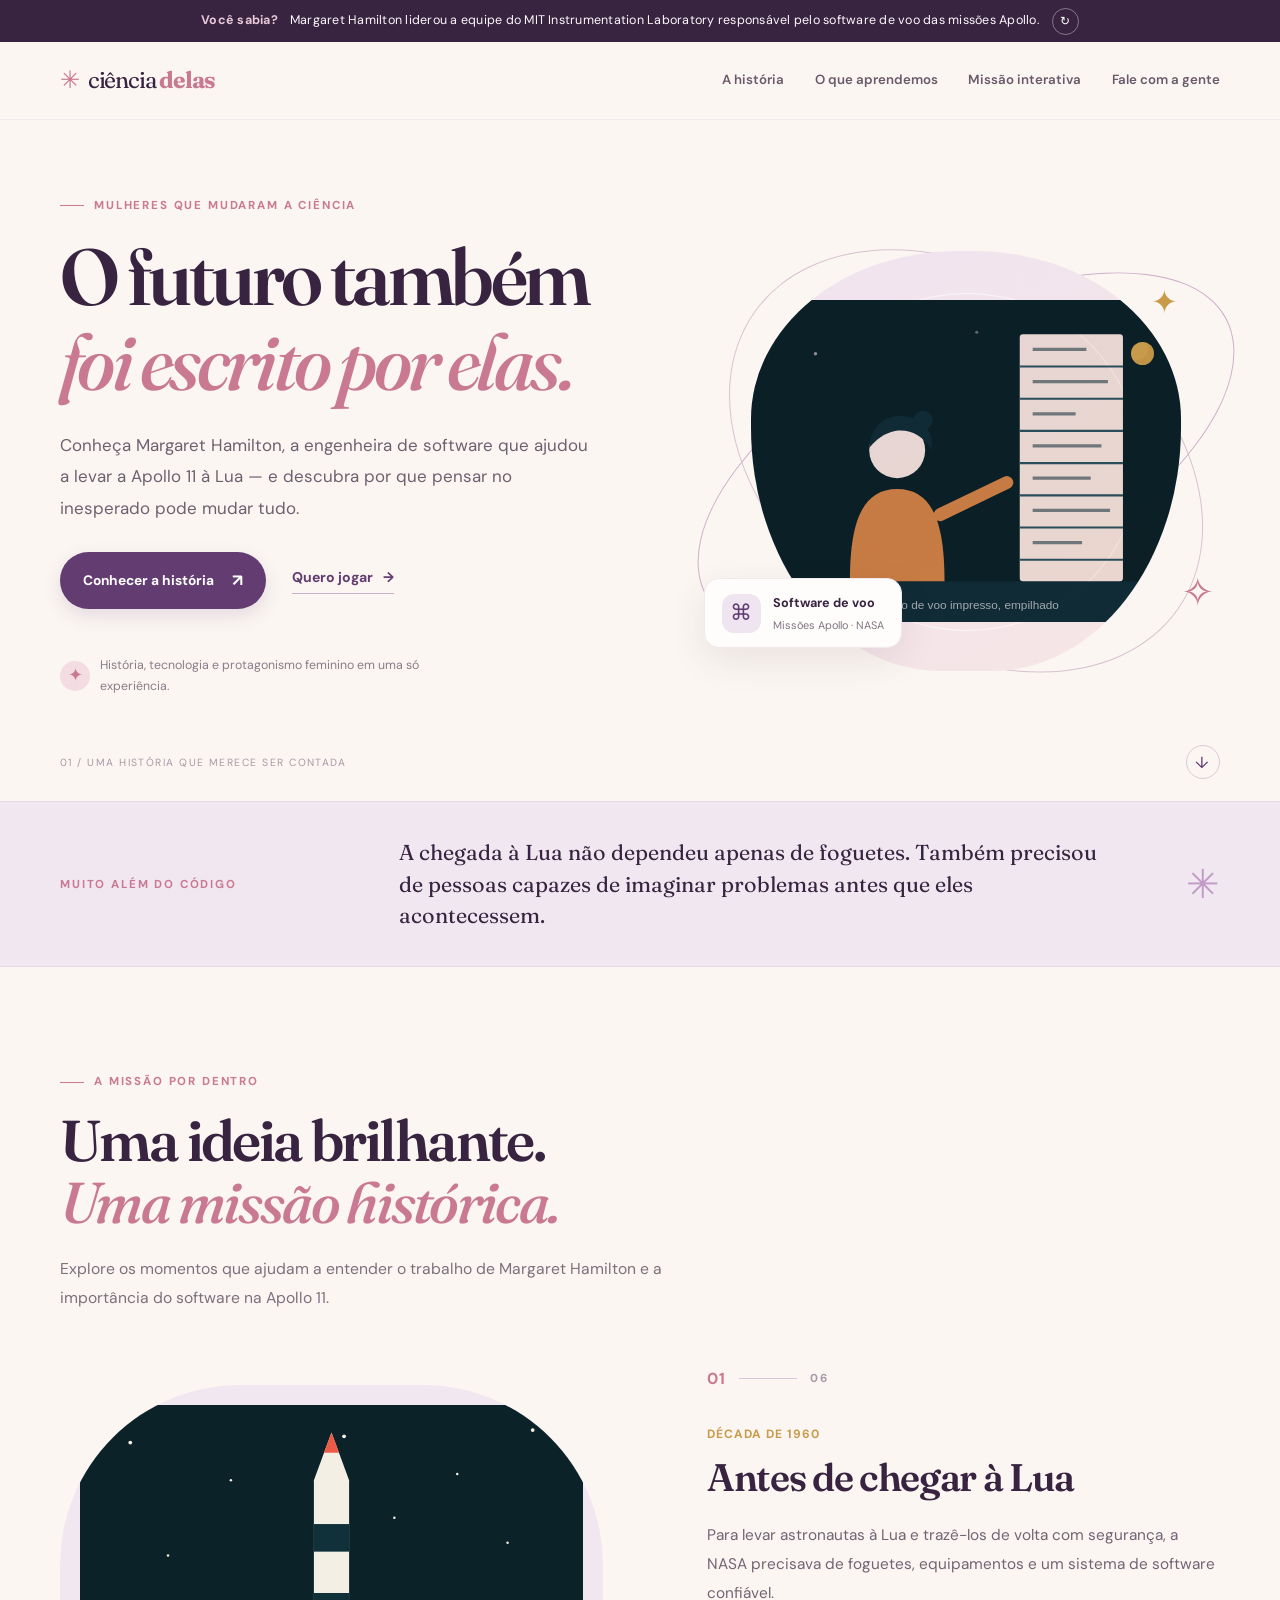
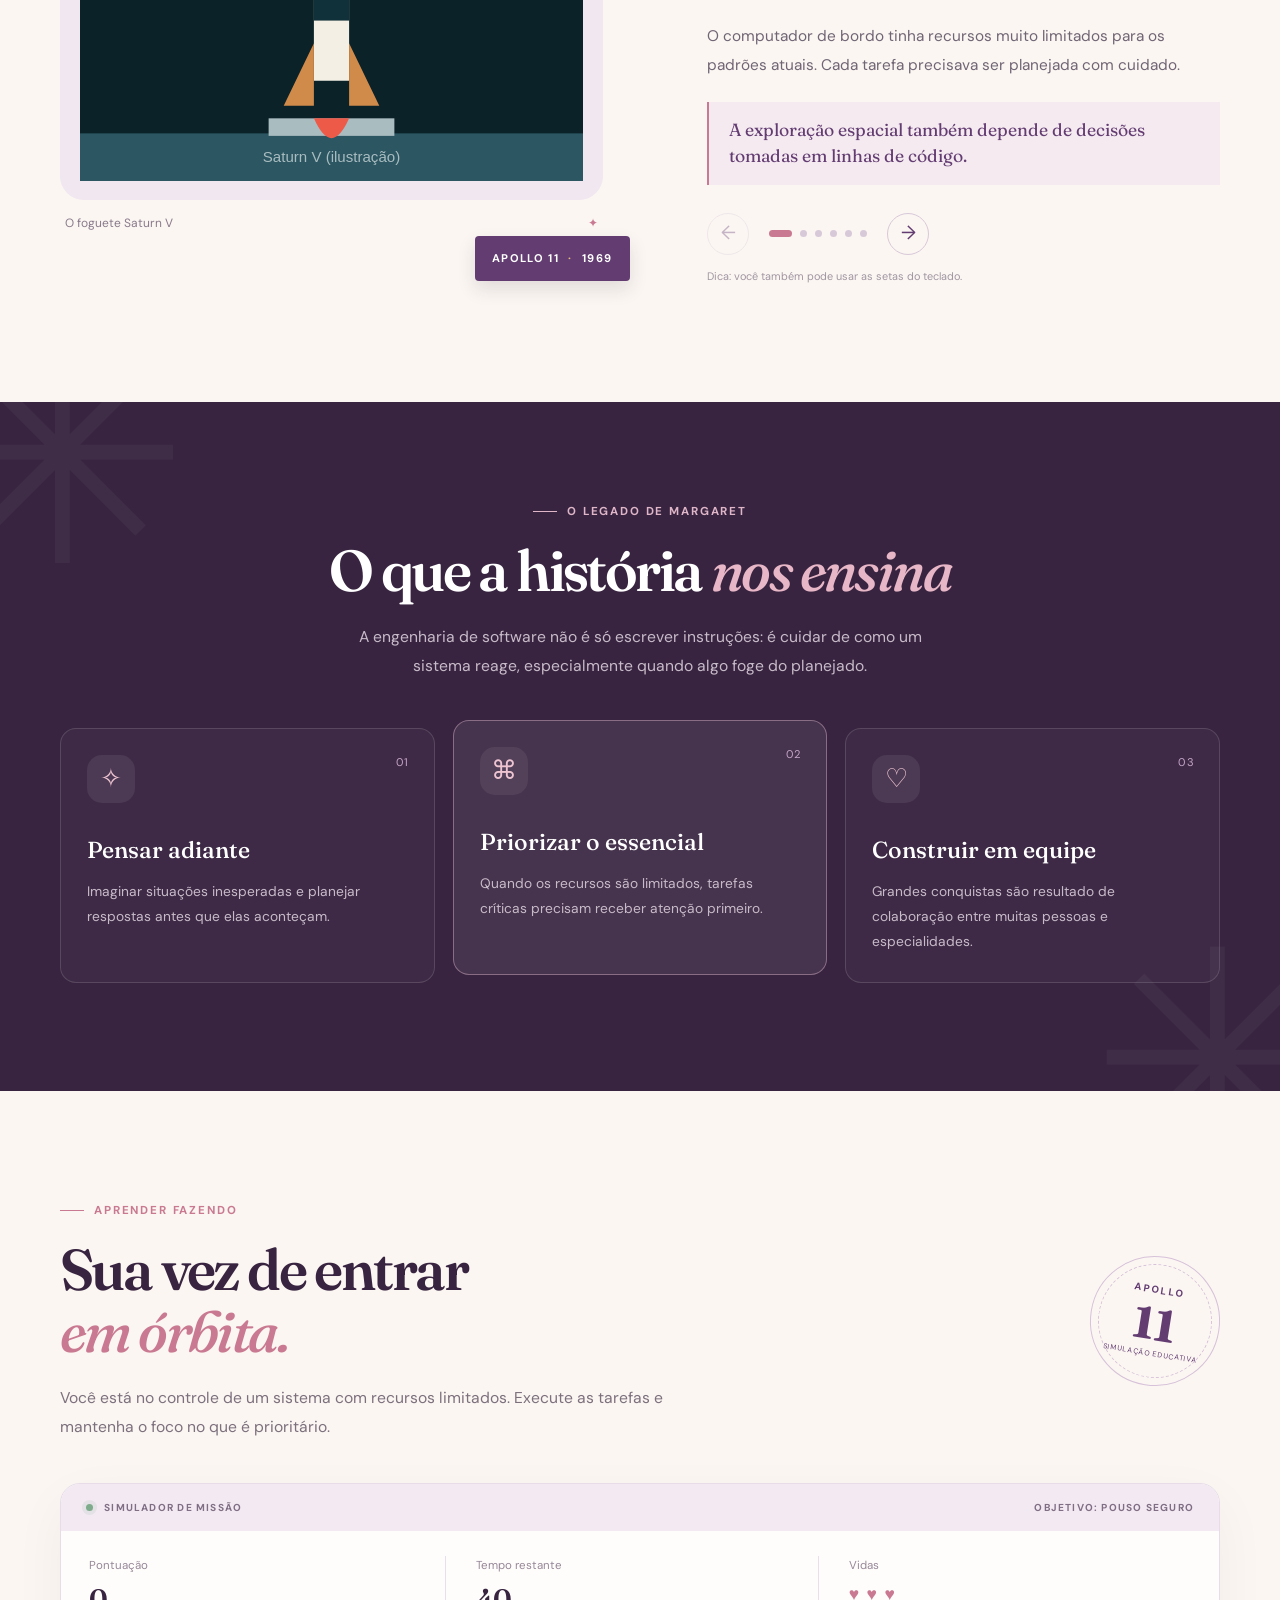
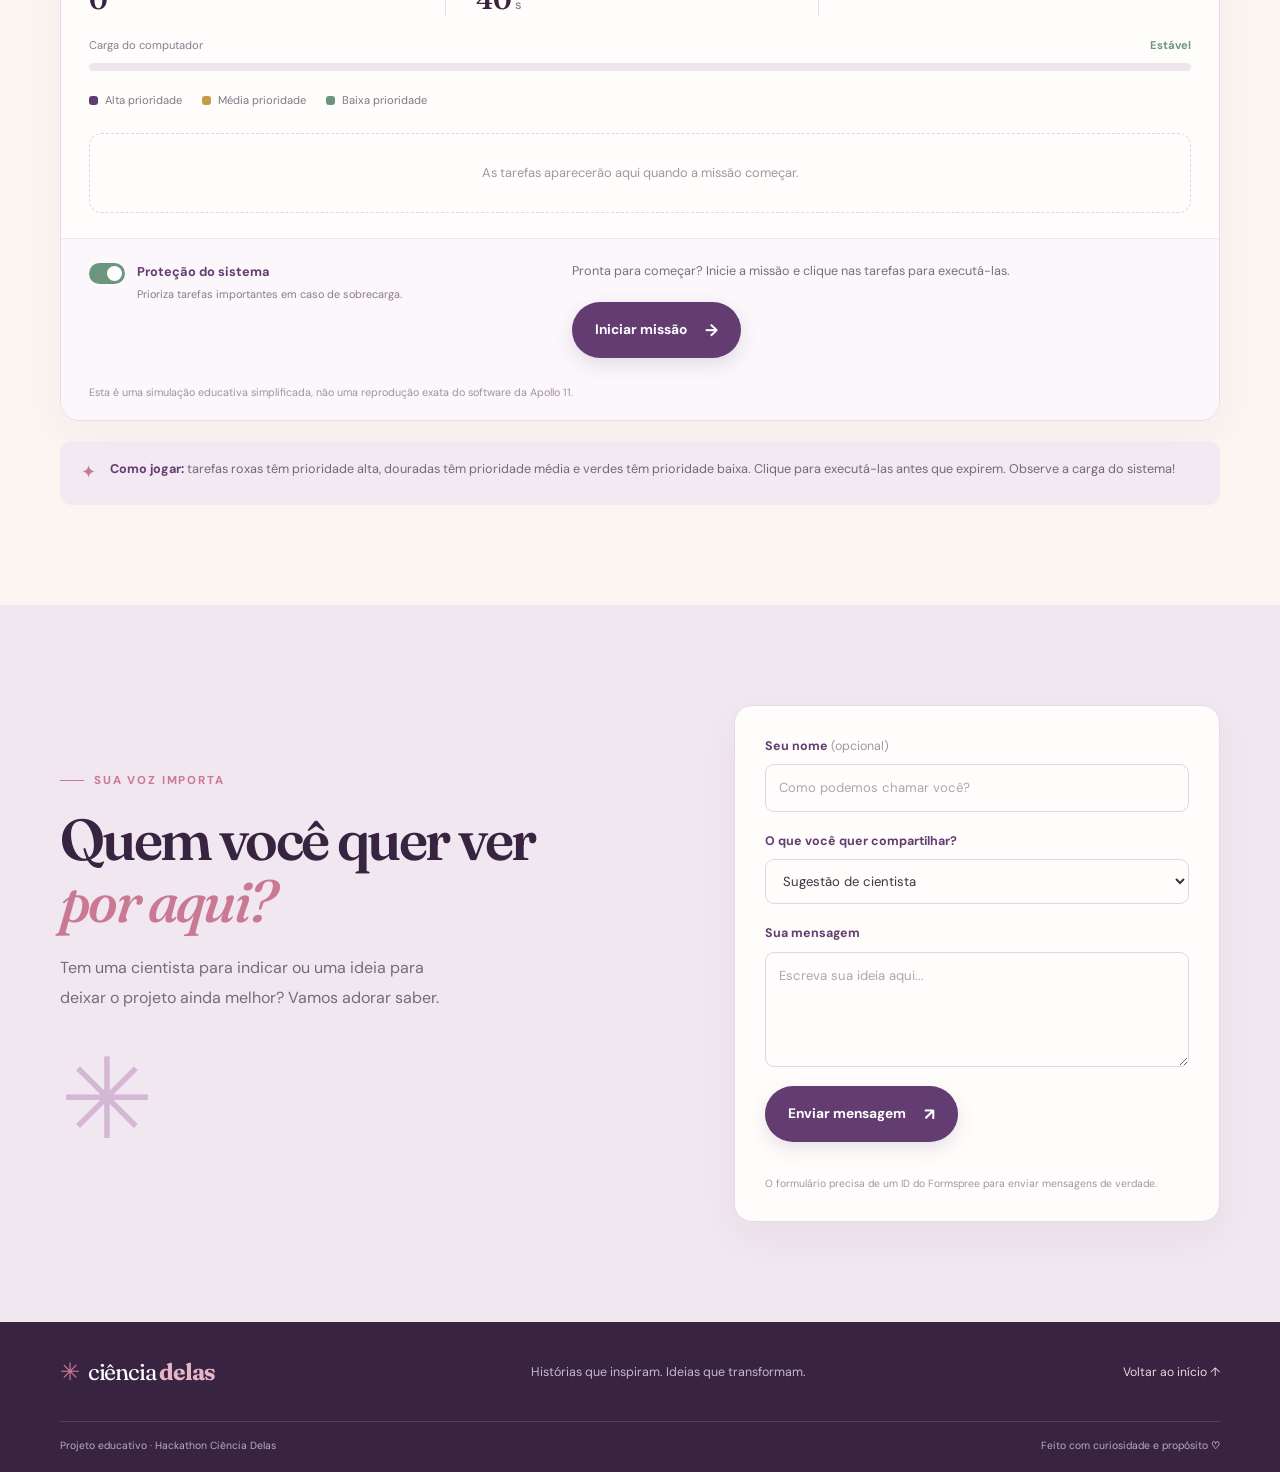
==== commit 71de6b63: "Add files via upload" ====
--- a/index.html
+++ b/index.html
@@ -1,328 +1,170 @@
 <!DOCTYPE html>
 <html lang="pt-BR">
 <head>
-<meta charset="utf-8">
-<meta name="viewport" content="width=device-width, initial-scale=1">
-<title>Margaret Hamilton e a Apollo 11 | Ciência Delas</title>
-<meta name="theme-color" content="#10303a">
-<meta name="description" content="Conheça as contribuições científicas de mulheres da computação e jogue a missão da Apollo 11.">
-<link rel="icon" href="data:image/svg+xml,%3Csvg xmlns=%27http://www.w3.org/2000/svg%27 viewBox=%270 0 100 100%27%3E%3Ctext y=%27.9em%27 font-size=%2790%27%3E🚀%3C/text%3E%3C/svg%3E">
-<link rel="preconnect" href="https://fonts.googleapis.com">
-<link href="https://fonts.googleapis.com/css2?family=Archivo:wght@400;700;900&family=Source+Serif+4:ital,wght@0,400;0,600;1,400&display=swap" rel="stylesheet">
-<style>
-:root{--bg:#10303a;--bg2:#0b2229;--tx:#f3efe4;--mut:#a9bcc0;--cu:#F2B705;--red:#ee5a48;--ok:#6fcf97;--line:#2b5662}
-*{box-sizing:border-box}
-html,body{height:100%;margin:0}
-body{background:var(--bg);color:var(--tx);font-family:"Source Serif 4",Georgia,serif;overflow:hidden}
-h1,h2,.ui{font-family:"Archivo",system-ui,sans-serif}
-#deck{height:100%;position:relative}
-.slide{position:absolute;inset:0;display:none;padding:6vh 7vw 12vh;overflow-y:auto}
-.slide.on{display:flex;flex-direction:column;justify-content:center;gap:3vh;animation:in .35s ease}
-@keyframes in{from{opacity:0}to{opacity:1}}
-.body{display:grid;grid-template-columns:1fr;gap:4vw;align-items:center}
-.body.has-media{grid-template-columns:1.1fr 1fr}
-h1{font-size:clamp(2.4rem,7vw,6rem);line-height:1;margin:0;font-weight:900;letter-spacing:-.02em}
-h2{font-size:clamp(1.8rem,4.6vw,3.6rem);line-height:1.08;margin:0;font-weight:900}
-.txt p{font-size:clamp(1.25rem,2.6vw,2.1rem);line-height:1.4;margin:0 0 .8em;max-width:34em}
-.quote{font-size:clamp(1.4rem,3vw,2.4rem);font-style:italic;border-left:6px solid var(--cu);padding-left:1.2rem;margin-top:1rem;max-width:30em}
-.date{font-family:"Archivo",sans-serif;color:var(--cu);font-weight:700;font-size:clamp(1rem,1.8vw,1.4rem)}
-figure{margin:0}
-.media img{width:100%;max-height:62vh;object-fit:contain;border:1px solid var(--line);background:var(--bg2)}
-.media figcaption{font-size:.85rem;color:var(--mut);margin-top:.5rem;font-family:"Archivo",sans-serif}
-.ph{aspect-ratio:4/3;border:2px dashed var(--line);display:grid;place-items:center;text-align:center;padding:1rem;color:var(--mut);font-family:"Archivo",sans-serif;background:var(--bg2)}
-.ph b{color:var(--cu);display:block;font-size:1.1rem;word-break:break-all}
-/* nav */
-#bar{position:fixed;left:0;right:0;bottom:0;display:flex;align-items:center;gap:1rem;padding:1.2vh 4vw;background:var(--bg2);border-top:1px solid var(--line)}
-#prog{flex:1;height:6px;background:var(--line)}
-#prog i{display:block;height:100%;width:0;background:var(--cu);transition:width .3s}
-button{font-family:"Archivo",sans-serif;font-weight:700;font-size:1.05rem;color:var(--tx);background:transparent;border:2px solid var(--cu);padding:.6rem 1.2rem;border-radius:4px;cursor:pointer}
-button:hover:not(:disabled){background:var(--cu);color:var(--bg2)}
-button:disabled{opacity:.35;cursor:not-allowed}
-button:focus-visible,.card:focus-visible,.slot:focus-visible{outline:3px solid var(--tx);outline-offset:2px}
-#cnt{font-family:"Archivo",sans-serif;color:var(--mut);min-width:4.5rem;text-align:center}
-.hint{font-family:"Archivo",sans-serif;color:var(--mut);font-size:.95rem}
-/* game */
-.game{display:grid;grid-template-columns:1fr 1fr;gap:2vw;max-width:60rem}
-.panel{border:1px solid var(--line);background:var(--bg2);padding:1rem;min-height:14rem}
-.panel h3{margin:0 0 .8rem;font-family:"Archivo",sans-serif;font-size:1rem;color:var(--mut)}
-.card{display:block;width:100%;margin-bottom:.7rem;padding:1rem;background:var(--bg);border:2px solid var(--line);font-family:"Archivo",sans-serif;font-weight:700;font-size:1.15rem;cursor:grab;user-select:none;text-align:left;color:var(--tx)}
-.card small{display:block;font-weight:400;color:var(--mut);margin-top:.2rem}
-.card.sel{border-color:var(--cu)}
-.card.bad{animation:sh .4s;border-color:var(--red)}
-@keyframes sh{25%{transform:translateX(-8px)}75%{transform:translateX(8px)}}
-.slot{display:grid;place-items:center;min-height:9rem;border:3px dashed var(--cu);color:var(--cu);font-family:"Archivo",sans-serif;font-weight:700;text-align:center;padding:.6rem;cursor:pointer}
-.slot.over{background:#1c4b58}
-.slot.full{border-style:solid;border-color:var(--ok);color:var(--ok)}
-.alarm{display:inline-block;font-family:"Archivo",sans-serif;font-weight:900;font-size:clamp(3rem,10vw,8rem);color:var(--red);animation:bl 1s steps(2) infinite}
-@keyframes bl{50%{opacity:.25}}
-.fb{font-family:"Archivo",sans-serif;font-size:1.15rem;min-height:1.6em}
-.fb.ok{color:var(--ok)}.fb.no{color:var(--red)}
-.opts{display:grid;grid-template-columns:repeat(auto-fit,minmax(15rem,1fr));gap:.8rem;max-width:60rem}
-.opts .card{cursor:pointer}
-.opts .card[aria-pressed=true]{border-color:var(--ok);background:#17454a}
-.note{font-size:.9rem;color:var(--mut);max-width:44rem}
-@media(max-width:800px){.body.has-media,.game{grid-template-columns:1fr}.slide{padding:4vh 6vw 14vh}}
-@media(prefers-reduced-motion:reduce){*{animation:none!important}}
-
-/* ===== melhorias visuais ===== */
-body{background:radial-gradient(ellipse at 12% 0,#1c4a59 0,var(--bg) 42%,var(--bg2) 100%)}
-body::before{content:"";position:fixed;inset:0;pointer-events:none;opacity:.55;background-image:radial-gradient(1.5px 1.5px at 20px 30px,#fff8,transparent),radial-gradient(1px 1px at 90px 120px,#fff6,transparent),radial-gradient(1.5px 1.5px at 160px 60px,#fff5,transparent);background-size:210px 210px}
-#deck,#bar{position:relative;z-index:1}#bar{position:fixed}
-.slide.on{justify-content:safe center}
-.slide.on .body{animation:up .7s cubic-bezier(.2,.7,.2,1) .1s both}
-@keyframes up{from{opacity:0;transform:translateY(16px)}}
-#s1 h2{font-size:clamp(3rem,10vw,8rem)}
-#s1 h1::after{content:"";display:block;width:6rem;height:7px;background:var(--cu);margin-top:1.4rem}
-.date::before{content:"";display:inline-block;width:.6em;height:.6em;border-radius:50%;background:var(--cu);margin-right:.6em}
-.quote{background:linear-gradient(90deg,#F2B70522,transparent 80%);padding:.8rem 1.2rem}
-.media img{border:1px solid var(--cu);border-radius:6px;box-shadow:12px 12px 0 #0b2229,0 20px 50px #0008}
-.alarm{text-shadow:0 0 36px #ee5a489a}
-.card{transition:transform .15s,border-color .15s,background .15s}
-.card:hover{transform:translateY(-2px);border-color:var(--cu)}
-.slot:not(.full){animation:pu 2.2s ease-in-out infinite}
-@keyframes pu{50%{background:#1c4b5877}}
-#prog{border-radius:4px;overflow:hidden}
-button{transition:background .15s,color .15s}
-
-/* ===== paleta com significado (roxo, dourado, verde, branco) + novas áreas ===== */
-:root{--rox2:#5B2A86}
-body{display:flex;flex-direction:column}
-#deck{flex:1;height:auto;min-height:0}
-#inicio h1{font-size:clamp(3rem,10vw,8rem)}
-#inicio h1::after{content:"";display:block;width:6rem;height:7px;background:linear-gradient(90deg,var(--rox2),var(--cu));margin-top:1.4rem}
-#prog i{background:linear-gradient(90deg,var(--rox2),var(--cu))}
-#fatos{display:flex;gap:.6rem;align-items:center;padding:.5rem 4vw;background:var(--rox2);color:#fff;font-size:.9rem;border-bottom:3px solid var(--cu);font-family:Archivo,sans-serif;position:relative;z-index:2}
-#fatos span{flex:1;line-height:1.3}
-#fatos button{padding:.25rem .7rem;font-size:.85rem;border-width:1px}
-.sel{display:grid;grid-template-columns:repeat(auto-fit,minmax(11rem,1fr));gap:.8rem;max-width:56rem}
-.scard{display:flex;flex-direction:column;gap:.3rem;padding:1rem;border:2px solid var(--line);border-radius:0;background:var(--bg2);color:var(--tx);font-size:1.1rem;text-align:left}
-.scard span{font-size:2rem}.scard small{color:var(--mut);font-weight:400}
-.scard.on{border-color:var(--cu);cursor:pointer;box-shadow:6px 6px 0 var(--rox2)}
-.scard.off{opacity:.5;border-style:dashed}
-.queue{display:grid;grid-template-columns:repeat(auto-fill,minmax(8.5rem,1fr));gap:.6rem;min-height:5.5rem;max-width:60rem}
-.task{position:relative;overflow:hidden;border:0;border-radius:6px;padding:.8rem .8rem 1rem;color:#fff;text-align:left;font-size:1.05rem}
-.task small{display:block;font-weight:400}.task i{position:absolute;left:0;bottom:0;height:6px;background:#fff;opacity:.85}
-.p3,.p3:hover:not(:disabled){background:var(--rox2);color:#fff}.p2,.p2:hover:not(:disabled){background:var(--cu);color:#10303a}.p2 i{background:#10303a}.p1,.p1:hover:not(:disabled){background:#2E8B57;color:#fff}
-.task:hover{filter:brightness(1.15)}
-.load{height:10px;max-width:60rem;background:var(--line);border-radius:5px;overflow:hidden}.load i{display:block;height:100%;width:0;background:var(--ok);transition:width .2s}
-.fm{display:grid;gap:.6rem;max-width:36rem;font-family:Archivo,sans-serif}.fm label{display:grid;gap:.3rem;font-weight:700}
-.fm input,.fm select,.fm textarea{padding:.7rem;border:2px solid var(--line);border-radius:6px;background:var(--bg2);color:var(--tx);font:inherit;font-weight:400}
-.fm button{justify-self:start}
-#main-nav{display:flex;gap:.5rem;flex-wrap:wrap;align-items:center;padding:.7rem 4vw;background:var(--bg2);border-bottom:1px solid var(--line);font-family:Archivo,sans-serif;position:relative;z-index:2}
-#main-nav a{color:var(--tx);text-decoration:none;border:1px solid var(--line);padding:.45rem .8rem;border-radius:4px;font-weight:700}
-#main-nav a:hover,#main-nav a:focus-visible{border-color:var(--cu);color:var(--cu)}
-#rodape{position:relative;z-index:1;padding:1rem 4vw 6rem;background:var(--bg2);border-top:1px solid var(--line);font-family:Archivo,sans-serif;color:var(--mut);font-size:.9rem}
-#rodape p{margin:.3rem 0}
-@media(max-width:600px){#main-nav{gap:.35rem;padding:.6rem 3vw}#main-nav a{font-size:.9rem;padding:.4rem .55rem}#fatos{flex-wrap:wrap}}
-</style>
+  <meta charset="utf-8">
+  <meta name="viewport" content="width=device-width, initial-scale=1">
+  <meta name="theme-color" content="#fbf6f2">
+  <meta name="description" content="Conheça Margaret Hamilton e as mulheres que transformaram a ciência e a computação. Explore a história da Apollo 11 e teste suas decisões em uma missão interativa.">
+  <title>Ciência Delas — Margaret Hamilton e Apollo 11</title>
+  <link rel="preconnect" href="https://fonts.googleapis.com">
+  <link rel="preconnect" href="https://fonts.gstatic.com" crossorigin>
+  <link href="https://fonts.googleapis.com/css2?family=DM+Sans:wght@400;500;600;700&family=Fraunces:opsz,wght@9..144,500;9..144,600;9..144,700&display=swap" rel="stylesheet">
+  <link rel="stylesheet" href="style.css">
 </head>
 <body>
-<header>
-<div id="fatos" role="region" aria-label="Fato curioso do dia"><b>Fato do dia:</b><span id="fato-txt"></span><button id="fato-next" aria-label="Ver outro fato">↻</button></div>
-<nav id="main-nav" aria-label="Navegação principal">
-<a href="#inicio" data-j="inicio">Início</a>
-<a href="#historia" data-j="s1">História</a>
-<a href="#missao" data-j="missao">Jogo</a>
-<a href="#feedback" data-j="feedback">Feedback</a>
-</nav>
-</header>
-<main id="deck"></main>
-<nav id="bar" class="ui" aria-label="Navegação">
-  <button id="prev" aria-label="Slide anterior">Voltar</button>
-  <div id="prog"><i></i></div>
-  <span id="cnt"></span>
-  <button id="next" aria-label="Próximo slide">Avançar</button>
-</nav>
-<footer id="rodape"><p>Ciência Delas · Hackathon · Equipe: [nomes aqui]</p><p class="cores">Roxo e verde lembram o movimento sufragista; branco, a igualdade; dourado, as conquistas.</p></footer>
+  <div class="announcement" role="region" aria-label="Curiosidade científica">
+    <span class="announcement-label">Você sabia?</span>
+    <p id="fato-txt">Margaret Hamilton liderou a equipe responsável pelo software de voo das missões Apollo.</p>
+    <button id="fato-next" class="icon-button" type="button" aria-label="Mostrar outra curiosidade" title="Outra curiosidade">↻</button>
+  </div>
+  <header class="site-header">
+    <a class="brand" href="#inicio" aria-label="Ciência Delas, início"><span class="brand-mark">✳</span> ciência <b>delas</b></a>
+    <button class="menu-toggle" id="menu-toggle" aria-expanded="false" aria-controls="main-nav" type="button">Menu <span aria-hidden="true">☰</span></button>
+    <nav id="main-nav" aria-label="Navegação principal">
+      <a href="#historia">A história</a>
+      <a href="#aprendizados">O que aprendemos</a>
+      <a href="#missao">Missão interativa</a>
+      <a href="#feedback">Fale com a gente</a>
+    </nav>
+  </header>
 
-<script src="fatos.js"></script>
-<script>
-/* ===== COMO EDITAR =====
- Cada slide é um objeto em SLIDES.
- media: { src:"assets/arquivo.jpg", alt:"descrição", credit:"Fonte / licença" }
- Aceita .jpg .png .webp e .gif (basta colocar o arquivo na pasta assets/).
- Se o arquivo não existir, aparece um espaço reservado com o nome esperado.
- game: "memoria" (arrastar bloco) | "reflexao" (escolher boas práticas)
-*/
-const SLIDES = [
- {id:"inicio", title:"Ciência Delas", select:true,
-  text:["Mulheres não só enfrentaram barreiras: elas criaram tecnologia. Aqui você conhece o que elas construíram e depois joga para entender como funciona.","Escolha uma história para começar."]},
- {id:"s1", title:"Antes de chegar à Lua", date:"1969",
-  text:["A humanidade vai tentar levar astronautas até a Lua e trazê-los de volta em segurança.","Além dos foguetes e dos motores, existe outro elemento essencial: o software."],
-  quote:"Uma missão espacial também depende de decisões tomadas em linhas de código.",
-  media:{src:"assets/saturn-v.svg",alt:"Foguete Saturn V na plataforma de lançamento",credit:"Ilustração original do projeto"}},
- {id:"s2", title:"Quem é Margaret Hamilton?",
-  text:["Pioneira da engenharia de software, ela liderou uma equipe do MIT Instrumentation Laboratory que desenvolveu o software de voo da Apollo.","O trabalho não era só fazer o computador executar instruções. Era pensar no que poderia dar errado."],
-  quote:"Um bom sistema precisa ser pensado também para os momentos em que algo dá errado.",
-  media:{src:"assets/margaret-hamilton.svg",alt:"Programadora ao lado de uma pilha de listagens de código de voo",credit:"Ilustração original do projeto"}},
- {id:"s3", title:"E se algo der errado?",
-  text:["E se uma pessoa cometesse um erro?","E se o computador ficasse sobrecarregado?","E se várias tarefas precisassem de atenção ao mesmo tempo?"],
-  quote:"Hamilton defendia antecipar problemas, documentar riscos e criar sistemas capazes de lidar com o inesperado.",
-  media:{src:"assets/codigo-apollo.svg",alt:"Documentos de programação da época",credit:"Ilustração original do projeto"}},
- {id:"s4", title:"A descida começa", date:"20 de julho de 1969",
-  text:["O módulo lunar Eagle desce rumo à Lua com Neil Armstrong e Buzz Aldrin.","O computador de orientação precisa executar tarefas importantes. De repente, surgem alarmes."],
-  alarm:"1202",
-  media:{src:"assets/eagle-descida.svg",alt:"Animação do módulo lunar Eagle em descida",credit:"Ilustração original do projeto"}},
- {id:"s5", title:"O computador está sobrecarregado",
-  text:["O alarme 1202 indica sobrecarga de recursos. Pouco depois, surge também o 1201.","Não quer dizer que o computador parou. Quer dizer que ele não consegue atender a todas as solicitações ao mesmo tempo."],
-  quote:"Recursos limitados. Tarefas concorrentes. Tempo crítico."},
- {id:"s6", title:"Sua vez: libere a memória", game:"memoria"},
- {id:"s7", title:"A decisão em solo",
-  text:["Na sala de controle, a equipe interpreta os alarmes rapidamente.","Os especialistas reconhecem a sobrecarga e sabem que o software foi projetado para preservar as tarefas prioritárias e se recuperar.","A equipe autoriza a continuidade da descida."],
-  quote:"A equipe precisa compreender o que o sistema está dizendo antes de decidir o próximo passo.",
-  media:{src:"assets/sala-de-controle.svg",alt:"Sala de controle da missão",credit:"Ilustração original do projeto"}},
- {id:"s8", title:"A Lua", date:"20 de julho de 1969",
-  text:["O Eagle pousa. O computador continuou executando as funções essenciais da descida.","O sucesso dependeu de muitas pessoas: astronautas, engenheiros, programadores, técnicos e equipes de controle."],
-  quote:"Uma conquista histórica também é resultado de planejamento, colaboração e engenharia.",
-  media:{src:"assets/eagle-na-lua.svg",alt:"Módulo lunar na superfície da Lua",credit:"Ilustração original do projeto"}},
- {id:"s9", title:"O que aprendemos com Margaret?", game:"reflexao",
-  text:["Computação vai além de escrever código: é entender o problema, prever o inesperado, testar e trabalhar em equipe."]},
- {id:"missao", title:"Missão Apollo 11: assuma o comando", game:"missao",
-  text:["Agora você é o computador de bordo. Execute as tarefas antes que o tempo acabe: roxo é prioridade alta, dourado é média e verde é baixa. Mais de 6 tarefas ao mesmo tempo causam o alarme 1202."]},
- {id:"s10", title:"Missão concluída",
-  text:["Não existe tecnologia confiável por acaso. Ela é construída por pessoas que fazem perguntas, testam ideias e se preparam para o inesperado."],
-  note:"Nota histórica: as cenas interativas e os diálogos são dramatizações educativas. Não são citações literais de Margaret Hamilton nem reproduções exatas do software Apollo. Cores do projeto: roxo e verde lembram o movimento sufragista, branco lembra a igualdade e dourado, as conquistas. Fontes: NASA Apollo 11 Lunar Surface Journal (alarmes 1201/1202), perfil de Margaret Hamilton na NASA, We Hack the Moon."},
- {id:"feedback", title:"Sugestões e feedback", form:true,
-  text:["Quer ver outra cientista aqui? Achou algo para melhorar? Conte para a gente."]}
-];
+  <main>
+    <section class="hero section-wrap" id="inicio">
+      <div class="hero-copy">
+        <p class="eyebrow"><span></span> Mulheres que mudaram a ciência</p>
+        <h1>O futuro também<br><em>foi escrito por elas.</em></h1>
+        <p class="hero-lead">Conheça Margaret Hamilton, a engenheira de software que ajudou a levar a Apollo 11 à Lua — e descubra por que pensar no inesperado pode mudar tudo.</p>
+        <div class="hero-actions">
+          <a class="button button-primary" href="#historia">Conhecer a história <span aria-hidden="true">↗</span></a>
+          <a class="text-link" href="#missao">Quero jogar <span aria-hidden="true">→</span></a>
+        </div>
+        <div class="hero-note"><span class="note-star">✦</span><span>História, tecnologia e protagonismo feminino em uma só experiência.</span></div>
+      </div>
+      <div class="hero-art">
+        <div class="orbit orbit-one"></div><div class="orbit orbit-two"></div>
+        <div class="hero-image-frame"><img src="assets/margaret-hamilton.svg" alt="Ilustração de Margaret Hamilton junto a listagens de código da Apollo"></div>
+        <div class="floating-card"><span class="floating-icon">⌘</span><span><b>Software de voo</b><small>Missões Apollo · NASA</small></span></div>
+        <span class="spark spark-one">✦</span><span class="spark spark-two">✧</span><span class="hero-planet"></span>
+      </div>
+      <div class="hero-bottom"><span>01 / UMA HISTÓRIA QUE MERECE SER CONTADA</span><a href="#historia" aria-label="Rolar para a história">↓</a></div>
+    </section>
 
-const deck=document.getElementById("deck"),prev=document.getElementById("prev"),next=document.getElementById("next"),cnt=document.getElementById("cnt"),bar=document.querySelector("#prog i");
-const done={}; let cur=0;
-const el=(t,c,h)=>{const e=document.createElement(t);if(c)e.className=c;if(h!=null)e.innerHTML=h;return e};
+    <section class="intro-strip">
+      <div class="section-wrap strip-grid">
+        <p class="eyebrow">Muito além do código</p>
+        <p>A chegada à Lua não dependeu apenas de foguetes. Também precisou de pessoas capazes de imaginar problemas antes que eles acontecessem.</p>
+        <span class="strip-flower" aria-hidden="true">✳</span>
+      </div>
+    </section>
 
-function mediaEl(m){
-  const f=el("figure","media");
-  const img=new Image();img.src=m.src;img.alt=m.alt;
-  img.onerror=()=>{f.innerHTML="";const p=el("div","ph",`<div>Coloque a imagem em<b>${m.src}</b>${m.alt}</div>`);f.append(p,cap())};
-  const cap=()=>el("figcaption","",m.credit?"Crédito: "+m.credit:"");
-  f.append(img,cap());return f;
-}
+    <section class="story section-wrap" id="historia">
+      <div class="section-heading">
+        <p class="eyebrow"><span></span> A missão por dentro</p>
+        <h2>Uma ideia brilhante.<br><em>Uma missão histórica.</em></h2>
+        <p class="section-description">Explore os momentos que ajudam a entender o trabalho de Margaret Hamilton e a importância do software na Apollo 11.</p>
+      </div>
+      <div class="story-layout">
+        <div class="story-visual">
+          <div class="story-image-wrap"><img id="story-image" src="assets/saturn-v.svg" alt="Ilustração do foguete Saturn V na plataforma de lançamento"></div>
+          <div class="image-caption"><span id="story-image-caption">O foguete Saturn V</span><span class="caption-dot">✦</span></div>
+          <div class="visual-decoration">APOLLO 11 <span>·</span> 1969</div>
+        </div>
+        <div class="story-content">
+          <div class="story-count"><span id="story-number">01</span><span class="count-line"></span><span id="story-total">06</span></div>
+          <p class="story-date" id="story-date">Década de 1960</p>
+          <h3 id="story-title">Antes de chegar à Lua</h3>
+          <div id="story-text" class="story-text"><p>Para levar astronautas à Lua e trazê-los de volta com segurança, a NASA precisava de foguetes, equipamentos e um sistema de software confiável.</p></div>
+          <blockquote id="story-quote">A exploração espacial também depende de decisões tomadas em linhas de código.</blockquote>
+          <div class="story-controls">
+            <button class="round-button" id="story-prev" type="button" aria-label="História anterior" disabled>←</button>
+            <div class="story-dots" id="story-dots" aria-label="Progresso da história"></div>
+            <button class="round-button" id="story-next" type="button" aria-label="Próxima história">→</button>
+          </div>
+          <p class="keyboard-hint">Dica: você também pode usar as setas do teclado.</p>
+        </div>
+      </div>
+    </section>
 
-function memoriaGame(s,sec){
-  const g=el("div","game"),L=el("div","panel","<h3>Tarefas disputando espaço</h3>"),R=el("div","panel","<h3>Memória do computador (cabe só uma)</h3>");
-  const cards=[
-   {k:1,t:"Orientação e controle",d:"Mantém a descida sob controle"},
-   {k:0,t:"Atualizar informações",d:"Pode esperar sem risco"},
-   {k:0,t:"Recalcular dados antigos",d:"Pode esperar sem risco"}];
-  const slot=el("div","slot","Arraste a tarefa essencial para cá");slot.tabIndex=0;slot.setAttribute("role","button");
-  const fb=el("p","fb");let sel=null;
-  const place=c=>{
-    if(c.k){slot.className="slot full";slot.textContent="Em execução: "+c.t;fb.className="fb ok";
-      fb.textContent="Correto! Sistemas de tempo real tratam as tarefas por prioridade. O que é essencial continua; o que pode esperar fica para depois.";
-      L.querySelectorAll(".card").forEach(x=>x.draggable=false);done[s.id]=1;sync();
-    }else{fb.className="fb no";fb.textContent="Essa tarefa pode esperar. Se ela ocupar a memória, as funções de controle ficam sem recurso. Tente outra.";c.el.classList.add("bad");setTimeout(()=>c.el.classList.remove("bad"),450)}
-  };
-  cards.forEach(c=>{
-    const b=el("button","card",`${c.t}<small>${c.d}</small>`);b.draggable=true;c.el=b;
-    b.ondragstart=e=>{e.dataTransfer.setData("text","x");sel=c};
-    b.onclick=()=>{if(done[s.id])return;sel=c;L.querySelectorAll(".card").forEach(x=>x.classList.remove("sel"));b.classList.add("sel");fb.className="fb";fb.textContent="Agora toque na memória para colocar a tarefa."};
-    L.append(b)});
-  slot.ondragover=e=>{e.preventDefault();slot.classList.add("over")};
-  slot.ondragleave=()=>slot.classList.remove("over");
-  slot.ondrop=e=>{e.preventDefault();slot.classList.remove("over");if(sel&&!done[s.id])place(sel)};
-  slot.onclick=()=>{if(sel&&!done[s.id])place(sel)};
-  slot.onkeydown=e=>{if((e.key==="Enter"||e.key===" ")&&sel&&!done[s.id]){e.preventDefault();place(sel)}};
-  R.append(slot);g.append(L,R);
-  sec.append(g,fb,el("p","note","Simplificação criada para o jogo: os cartões não representam a lista exata das tarefas internas do computador Apollo."));
-  if(!done[s.id])sec.append(el("p","hint","Arraste com o mouse, ou toque na tarefa e depois na memória."));
-}
+    <section class="takeaways" id="aprendizados">
+      <div class="section-wrap">
+        <div class="section-heading centered">
+          <p class="eyebrow"><span></span> O legado de Margaret</p>
+          <h2>O que a história <em>nos ensina</em></h2>
+          <p class="section-description">A engenharia de software não é só escrever instruções: é cuidar de como um sistema reage, especialmente quando algo foge do planejado.</p>
+        </div>
+        <div class="takeaway-grid">
+          <article class="takeaway-card"><span class="takeaway-number">01</span><span class="takeaway-icon">✧</span><h3>Pensar adiante</h3><p>Imaginar situações inesperadas e planejar respostas antes que elas aconteçam.</p></article>
+          <article class="takeaway-card featured"><span class="takeaway-number">02</span><span class="takeaway-icon">⌘</span><h3>Priorizar o essencial</h3><p>Quando os recursos são limitados, tarefas críticas precisam receber atenção primeiro.</p></article>
+          <article class="takeaway-card"><span class="takeaway-number">03</span><span class="takeaway-icon">♡</span><h3>Construir em equipe</h3><p>Grandes conquistas são resultado de colaboração entre muitas pessoas e especialidades.</p></article>
+        </div>
+      </div>
+    </section>
 
-function reflexaoGame(s,sec){
-  const o=el("div","opts"),fb=el("p","fb","Escolha ao menos uma. Para avançar, marque duas ou mais.");
-  ["Testaria situações de erro.","Validaria comandos e dados.","Definiria quais tarefas são essenciais.","Criaria mecanismos de recuperação."].forEach(t=>{
-    const b=el("button","card",t);b.setAttribute("aria-pressed","false");
-    b.onclick=()=>{b.setAttribute("aria-pressed",b.getAttribute("aria-pressed")==="true"?"false":"true");
-      const n=o.querySelectorAll("[aria-pressed=true]").length;
-      if(n>=2){done[s.id]=1;fb.className="fb ok";fb.textContent="Boa! Todas essas práticas aparecem na história de Hamilton.";sync()}};
-    o.append(b)});
-  sec.append(el("p","quote","Se você estivesse desenvolvendo um sistema importante, o que faria para prepará-lo para o inesperado?"),o,fb);
-}
+    <section class="mission section-wrap" id="missao">
+      <div class="mission-heading">
+        <div>
+          <p class="eyebrow"><span></span> Aprender fazendo</p>
+          <h2>Sua vez de entrar<br><em>em órbita.</em></h2>
+          <p class="section-description">Você está no controle de um sistema com recursos limitados. Execute as tarefas e mantenha o foco no que é prioritário.</p>
+        </div>
+        <div class="mission-stamp"><span>APOLLO</span><b>11</b><small>SIMULAÇÃO EDUCATIVA</small></div>
+      </div>
+      <div class="game-shell">
+        <div class="game-topline"><span><i class="live-dot"></i> SIMULADOR DE MISSÃO</span><span>OBJETIVO: POUSO SEGURO</span></div>
+        <div class="game-dashboard">
+          <div class="stat"><span>Pontuação</span><b id="g-score">0</b></div>
+          <div class="stat"><span>Tempo restante</span><b><span id="g-time">40</span><small> s</small></b></div>
+          <div class="stat"><span>Vidas</span><b id="g-lives" class="lives">♥ ♥ ♥</b></div>
+        </div>
+        <div class="load-label"><span>Carga do computador</span><span id="g-load-label">Estável</span></div>
+        <div id="g-load" class="load-track" role="progressbar" aria-label="Carga do computador" aria-valuemin="0" aria-valuemax="100" aria-valuenow="0"><i></i></div>
+        <div class="priority-legend"><span><i class="priority-high"></i> Alta prioridade</span><span><i class="priority-medium"></i> Média prioridade</span><span><i class="priority-low"></i> Baixa prioridade</span></div>
+        <div id="g-queue" class="task-queue" aria-label="Tarefas disponíveis"><div class="empty-queue">As tarefas aparecerão aqui quando a missão começar.</div></div>
+        <div class="game-bottom">
+          <label class="safety-toggle"><input type="checkbox" id="g-safe" checked><span class="toggle-ui"></span><span><b>Proteção do sistema</b><small>Prioriza tarefas importantes em caso de sobrecarga.</small></span></label>
+          <div class="game-actions"><p id="g-msg" role="status" aria-live="polite">Pronta para começar? Inicie a missão e clique nas tarefas para executá-las.</p><button class="button button-primary" id="g-start" type="button">Iniciar missão <span>→</span></button></div>
+        </div>
+        <p class="game-footnote">Esta é uma simulação educativa simplificada, não uma reprodução exata do software da Apollo 11.</p>
+      </div>
+      <div class="mission-tip"><span>✦</span><p><b>Como jogar:</b> tarefas roxas têm prioridade alta, douradas têm prioridade média e verdes têm prioridade baixa. Clique para executá-las antes que expirem. Observe a carga do sistema!</p></div>
+    </section>
 
+    <section class="feedback-section" id="feedback">
+      <div class="section-wrap feedback-layout">
+        <div class="feedback-copy">
+          <p class="eyebrow"><span></span> Sua voz importa</p>
+          <h2>Quem você quer ver<br><em>por aqui?</em></h2>
+          <p>Tem uma cientista para indicar ou uma ideia para deixar o projeto ainda melhor? Vamos adorar saber.</p>
+          <div class="feedback-decoration">✳</div>
+        </div>
+        <form id="form" class="feedback-form" action="https://formspree.io/f/SEU_ID_AQUI" method="POST">
+          <label for="nome">Seu nome <span>(opcional)</span></label>
+          <input id="nome" name="nome" autocomplete="name" placeholder="Como podemos chamar você?">
+          <label for="tipo">O que você quer compartilhar?</label>
+          <select id="tipo" name="tipo"><option>Sugestão de cientista</option><option>Feedback sobre o site</option><option>Outra ideia</option></select>
+          <label for="mensagem">Sua mensagem</label>
+          <textarea id="mensagem" name="mensagem" rows="4" placeholder="Escreva sua ideia aqui..." required></textarea>
+          <button class="button button-primary" type="submit">Enviar mensagem <span>↗</span></button>
+          <p id="form-msg" class="form-message" role="status" aria-live="polite"></p>
+          <p class="form-note">O formulário precisa de um ID do Formspree para enviar mensagens de verdade.</p>
+        </form>
+      </div>
+    </section>
+  </main>
 
-let mIv;
-function selecao(s,sec){
- const g=el("div","sel");
- [["👩‍💻","Margaret Hamilton","Software da Apollo 11",1],["🔢","Ada Lovelace","Em breve"],["⚓","Grace Hopper","Em breve"],["📡","Hedy Lamarr","Em breve"]].forEach(([e,n,d,on])=>{
-  const c=el(on?"button":"div","scard"+(on?" on":" off"),`<span aria-hidden="true">${e}</span><b>${n}</b><small>${d}</small>`);
-  if(on)c.onclick=()=>go(1);g.append(c)});
- sec.append(g);
-}
-function missaoGame(s,sec){
- const T=[["Pouso",3],["Motores",3],["Radar",2],["Navegação",2],["Rádio",1],["Painel",1]],N=["","Baixa","Média","Alta"],P=[0,2,5,10],D=40;
- const hud=el("p","fb"),load=el("div","load","<i></i>"),q=el("div","queue"),fb=el("p","fb","Complete uma rodada para avançar."),lab=el("label","hint",'<input type="checkbox" checked> Proteção de Hamilton (descarta tarefas leves na sobrecarga)'),ini=el("button","","Iniciar missão");
- let st={sc:0,t:D,l:3,q:[],sp:0,over:1},id=0;
- const bars=()=>{st.q.forEach(t=>{const b=q.querySelector(`[data-id="${t.id}"] i`);if(b)b.style.width=t.ttl/t.max*100+"%"});hud.textContent=`Pontos: ${st.sc}   Tempo: ${Math.ceil(Math.max(0,st.t))}s   Vidas: ${"❤".repeat(Math.max(0,st.l))||0}`;load.firstChild.style.width=Math.min(100,st.q.length/6*100)+"%"};
- const draw=()=>{q.innerHTML=st.q.map(t=>`<button class="task p${t.p}" data-id="${t.id}"><b>${t.n}</b><small>${N[t.p]}</small><i></i></button>`).join("");bars()};
- const end=(ok,m)=>{clearInterval(mIv);st.over=1;ini.disabled=false;ini.textContent="Jogar de novo";fb.className="fb "+(ok?"ok":"no");fb.textContent=(ok?"Pouso concluído! ":"Missão perdida. ")+m+` Pontos: ${st.sc}.`;done[s.id]=1;sync()};
- const tick=()=>{st.t-=.1;st.sp-=.1;let ch=0;st.q.forEach(t=>t.ttl-=.1);
-  st.q=st.q.filter(t=>{if(t.ttl>0)return 1;ch=1;if(t.p==3){st.l--;fb.className="fb no";fb.textContent=`“${t.n}” expirou! Você perdeu uma vida.`}else st.sc=Math.max(0,st.sc-1);return 0});
-  if(st.sp<=0){const [n,p]=T[Math.random()*T.length|0],m=p==3?6:p==2?7:8;st.q.push({id:++id,n,p,ttl:m,max:m});st.sp=Math.max(.45,1.3-(D-st.t)/50);ch=1}
-  if(st.q.length>6){ch=1;if(lab.firstChild.checked){st.q=st.q.filter(t=>t.p>1);fb.className="fb ok";fb.textContent="Alarme 1202! A proteção descartou as tarefas leves e o pouso continua."}else st.l=0}
-  ch?draw():bars();
-  if(st.l<=0)return end(0,lab.firstChild.checked?"Tarefas críticas demais expiraram.":"Sem a proteção de Hamilton, a sobrecarga travou o sistema.");
-  if(st.t<=0)end(1,"Descartar o menos importante e proteger o essencial foi o que ajudou a salvar a Apollo 11.")};
- q.onclick=e=>{const b=e.target.closest(".task");if(!b||st.over)return;const t=st.q.find(x=>x.id==b.dataset.id);if(!t)return;st.sc+=P[t.p];st.q=st.q.filter(x=>x!==t);draw()};
- ini.onclick=()=>{st={sc:0,t:D,l:3,q:[],sp:0};ini.disabled=true;fb.className="fb";fb.textContent="Vai! Comece pelas roxas.";draw();clearInterval(mIv);mIv=setInterval(tick,100)};
- bars();sec.append(hud,load,q,fb,lab,ini);
-}
-function formulario(sec){
- const f=el("form","fm",'<label>Nome (opcional)<input name="nome" autocomplete="name"></label><label>Tipo<select name="tipo"><option>Sugestão de cientista</option><option>Feedback do site</option><option>Outro</option></select></label><label>Mensagem<textarea name="mensagem" rows="4" required></textarea></label><button type="submit">Enviar mensagem</button><p class="fb" role="status"></p>');
- f.action="https://formspree.io/f/SEU_ID_AQUI";f.method="POST"; /* troque SEU_ID_AQUI pelo ID do Formspree */
- f.onsubmit=async e=>{e.preventDefault();const m=f.querySelector(".fb"),ok=()=>{m.className="fb ok";m.textContent="Obrigada! Sua mensagem foi enviada.";f.reset()},no=t=>{m.className="fb no";m.textContent=t};
-  if(!f.mensagem.value.trim())return no("Escreva uma mensagem antes de enviar.");
-  if(f.action.includes("SEU_ID_AQUI"))return ok();
-  try{const r=await fetch(f.action,{method:"POST",body:new FormData(f),headers:{Accept:"application/json"}});r.ok?ok():no("Não foi possível enviar. Tente de novo.")}catch{no("Sem conexão. Tente de novo.")}};
- sec.append(f);
-}
-
-SLIDES.forEach((s,i)=>{
-  const sec=el("section","slide");sec.id=s.id;sec.setAttribute("aria-label",s.title);
-  if(s.date)sec.append(el("div","date",s.date));
-  sec.append(el(i===0?"h1":"h2","",s.title));
-  if(s.alarm)sec.append(el("div","alarm",s.alarm));
-  const body=el("div","body"+(s.media?" has-media":""));
-  const tx=el("div","txt");(s.text||[]).forEach(p=>tx.append(el("p","",p)));
-  if(s.quote)tx.append(el("p","quote",s.quote));
-  if(s.note)tx.append(el("p","note",s.note));
-  if(tx.children.length)body.append(tx);
-  if(s.media)body.append(mediaEl(s.media));
-  if(body.children.length)sec.append(body);
-  if(s.game==="memoria")memoriaGame(s,sec);
-  if(s.game==="reflexao")reflexaoGame(s,sec);
-  if(s.select)selecao(s,sec);if(s.game==="missao")missaoGame(s,sec);if(s.form)formulario(sec);
-  deck.append(sec);
-});
-
-const secs=[...deck.children];
-function sync(){
-  const s=SLIDES[cur];
-  secs.forEach((e,i)=>e.classList.toggle("on",i===cur));
-  cnt.textContent=(cur+1)+" / "+SLIDES.length;
-  bar.style.width=((cur+1)/SLIDES.length*100)+"%";
-  prev.disabled=cur===0;
-  const locked=s.game&&!done[s.id];
-  next.disabled=cur===SLIDES.length-1||locked;
-  next.textContent=SLIDES[cur+1]&&SLIDES[cur+1].id==="s10"?"Concluir":"Avançar";if(s.game!=="missao")clearInterval(mIv);next.title=locked?"Complete a atividade para avançar":"";
-  if(location.hash!=="#"+s.id)history.replaceState(null,"","#"+s.id);
-}
-function go(n){if(n<0||n>=SLIDES.length)return;if(n>cur&&next.disabled)return;cur=n;sync();secs[cur].scrollTop=0}
-prev.onclick=()=>go(cur-1);next.onclick=()=>go(cur+1);
-addEventListener("keydown",e=>{if(e.target.matches("input,textarea,select"))return;if(e.key==="ArrowRight"||e.key==="PageDown")go(cur+1);if(e.key==="ArrowLeft"||e.key==="PageUp")go(cur-1)});
-// Fatos curiosos: usa fatos.js se existir; caso contrário, usa uma lista local.
-const fatosLista = (typeof FATOS !== "undefined" && Array.isArray(FATOS) && FATOS.length) ? FATOS : [
-  "Margaret Hamilton ajudou a liderar o desenvolvimento do software de voo da Apollo.",
-  "Os alarmes 1201 e 1202 indicavam que o computador de orientação estava sobrecarregado.",
-  "O software da Apollo foi projetado para priorizar tarefas importantes durante a descida lunar.",
-  "A engenharia de software envolve planejar, testar e pensar em situações inesperadas."
-];
-let fi=Math.floor(Date.now()/864e5)%fatosLista.length;
-const ft=document.getElementById("fato-txt");
-const sf=()=>{ft.textContent=fatosLista[fi]};
-document.getElementById("fato-next").onclick=()=>{fi=(fi+1)%fatosLista.length;sf()};
-sf();
-document.querySelectorAll("[data-j]").forEach(b=>b.onclick=e=>{e.preventDefault();const target=SLIDES.findIndex(x=>x.id===b.dataset.j);if(target>=0){cur=target;sync();secs[cur].scrollTop=0;location.hash=SLIDES[cur].id;}});
-const h=SLIDES.findIndex(s=>"#"+s.id===location.hash);
-cur=h>0&&!SLIDES.slice(0,h).some(s=>s.game)?h:0;sync();
-</script>
+  <footer class="site-footer">
+    <div class="section-wrap footer-main">
+      <a class="brand footer-brand" href="#inicio"><span class="brand-mark">✳</span> ciência <b>delas</b></a>
+      <p>Histórias que inspiram. Ideias que transformam.</p>
+      <a class="back-top" href="#inicio">Voltar ao início ↑</a>
+    </div>
+    <div class="section-wrap footer-bottom">
+      <span>Projeto educativo · Hackathon Ciência Delas</span>
+      <span>Feito com curiosidade e propósito <b>♡</b></span>
+    </div>
+  </footer>
+  <script src="fatos.js"></script>
+  <script src="script.js"></script>
+  <script src="game.js"></script>
 </body>
-</html>
+</html>
--- a/style.css
+++ b/style.css
@@ -0,0 +1,213 @@
+:root{
+  --plum:#633c72;--plum-deep:#382440;--mauve:#a981b3;--lavender:#eee5f0;--pink:#f3dce2;--rose:#c97991;--cream:#fbf6f2;--paper:#fffdfb;--gold:#c89b4a;--green:#6d947d;--ink:#3d3340;--muted:#817482;--line:#e8dfe8;
+  --serif:"Fraunces",Georgia,serif;--sans:"DM Sans",Arial,sans-serif;
+}
+*{box-sizing:border-box}
+html{scroll-behavior:smooth;scroll-padding-top:90px}
+body{margin:0;background:var(--cream);color:var(--ink);font:16px/1.7 var(--sans);-webkit-font-smoothing:antialiased}
+img{display:block;max-width:100%}
+a{color:inherit}
+button,input,select,textarea{font:inherit}
+button,a{-webkit-tap-highlight-color:transparent}
+button:focus-visible,a:focus-visible,input:focus-visible,select:focus-visible,textarea:focus-visible{outline:3px solid var(--gold);outline-offset:4px}
+.section-wrap{width:min(1160px,calc(100% - 48px));margin-inline:auto}
+.announcement{min-height:42px;background:var(--plum-deep);color:#fff8fc;display:flex;align-items:center;justify-content:center;gap:12px;padding:7px 24px;font-size:.78rem;letter-spacing:.02em}
+.announcement-label{font-weight:700;color:#e9c9d8;white-space:nowrap}
+.announcement p{margin:0;max-width:850px}
+.icon-button{border:1px solid #ffffff60;color:#fff;background:transparent;border-radius:50%;width:27px;height:27px;line-height:1;cursor:pointer;transition:transform .2s,background .2s}
+.icon-button:hover{background:#ffffff20;transform:rotate(35deg)}
+.site-header{height:78px;padding:0 max(24px,calc((100vw - 1160px)/2));display:flex;align-items:center;justify-content:space-between;background:#fbf6f2eF;backdrop-filter:blur(12px);position:sticky;top:0;z-index:20;border-bottom:1px solid #e8dfe880}
+.brand{font-family:var(--serif);font-size:1.45rem;text-decoration:none;letter-spacing:-.05em;color:var(--plum-deep);white-space:nowrap}
+.brand b{font-weight:700;color:var(--rose)}
+.brand-mark{display:inline-grid;place-items:center;color:var(--rose);font-family:var(--sans);font-size:1.5rem;margin-right:5px}
+#main-nav{display:flex;align-items:center;gap:clamp(14px,2.4vw,32px)}
+#main-nav a{font-size:.83rem;font-weight:600;text-decoration:none;color:#685a6b;transition:color .2s}
+#main-nav a:hover{color:var(--rose)}
+.menu-toggle{display:none;background:var(--lavender);color:var(--plum);border:0;border-radius:24px;padding:9px 14px}
+.hero{min-height:650px;padding-top:76px;padding-bottom:75px;display:grid;grid-template-columns:1.08fr .92fr;align-items:center;gap:55px;position:relative}
+.hero-copy{position:relative;z-index:2;padding-bottom:30px}
+.eyebrow{margin:0 0 18px;display:flex;align-items:center;gap:10px;color:var(--rose);font-size:.72rem;font-weight:700;letter-spacing:.16em;text-transform:uppercase}
+.eyebrow>span{display:inline-block;width:24px;height:1px;background:currentColor}
+h1,h2,h3,p{margin-top:0}
+h1,h2{font-family:var(--serif);font-weight:600;letter-spacing:-.045em;line-height:1.08;color:var(--plum-deep)}
+h1{font-size:clamp(3.2rem,6.2vw,5.5rem);margin-bottom:25px}
+h1 em,h2 em{color:var(--rose);font-weight:500}
+.hero-lead{max-width:535px;font-size:1.06rem;color:#6d6170;line-height:1.85;margin-bottom:28px}
+.hero-actions{display:flex;align-items:center;gap:26px;flex-wrap:wrap}
+.button{border:0;display:inline-flex;justify-content:center;align-items:center;gap:18px;border-radius:50px;padding:14px 23px;font-weight:700;font-size:.86rem;text-decoration:none;cursor:pointer;transition:transform .2s,box-shadow .2s,background .2s}
+.button:hover{transform:translateY(-2px)}
+.button-primary{background:var(--plum);color:white;box-shadow:0 7px 18px #633c7225}
+.button-primary:hover{background:var(--plum-deep);box-shadow:0 9px 22px #633c7238}
+.button-primary span{font-size:1.05rem}
+.text-link{font-weight:700;font-size:.88rem;color:var(--plum);text-decoration:none;border-bottom:1px solid #c8afcd;padding-bottom:3px}
+.text-link span{margin-left:7px}
+.hero-note{display:flex;align-items:center;gap:10px;max-width:400px;margin-top:46px;color:#897d89;font-size:.77rem}
+.note-star{display:grid;place-items:center;flex:0 0 30px;height:30px;border-radius:50%;background:var(--pink);color:var(--rose);font-size:1.1rem}
+.hero-art{position:relative;min-height:460px;display:grid;place-items:center}
+.hero-image-frame{position:relative;width:min(100%,430px);height:420px;display:grid;place-items:center;background:linear-gradient(145deg,#f0e4f0,#f7e5e5);border-radius:48% 48% 44% 44% / 40% 40% 58% 58%;overflow:hidden;z-index:2}
+.hero-image-frame:before{content:"";position:absolute;width:80%;height:80%;border:1px solid #fff9;border-radius:50%;top:10%;left:10%}
+.hero-image-frame img{width:100%;height:100%;object-fit:contain;position:relative;z-index:1;mix-blend-mode:multiply}
+.orbit{position:absolute;border:1px solid #cdaecb;transform:rotate(-28deg);border-radius:50%;z-index:1}
+.orbit-one{width:116%;height:60%;top:19%;left:-8%}
+.orbit-two{width:102%;height:80%;top:10%;left:-1%;transform:rotate(35deg);border-color:#d8c2d0}
+.floating-card{position:absolute;z-index:4;bottom:43px;left:-8px;background:#fffdfb;box-shadow:0 12px 36px #49324b18;border:1px solid #f2e9ef;border-radius:15px;padding:13px 17px;display:flex;align-items:center;gap:12px}
+.floating-icon{display:grid;place-items:center;width:39px;height:39px;background:var(--lavender);border-radius:12px;color:var(--plum);font-size:1.4rem}
+.floating-card b,.floating-card small{display:block}
+.floating-card b{font-size:.79rem;color:var(--plum-deep)}
+.floating-card small{font-size:.68rem;color:var(--muted);margin-top:2px}
+.spark{position:absolute;color:var(--gold);z-index:3}
+.spark-one{top:44px;right:42px;font-size:2rem}
+.spark-two{bottom:65px;right:5px;font-size:2.5rem;color:var(--rose)}
+.hero-planet{position:absolute;width:23px;height:23px;right:13%;top:24%;border-radius:50%;background:var(--gold);box-shadow:inset -6px -5px 0 #9d743a35;z-index:3}
+.hero-bottom{position:absolute;bottom:22px;left:0;right:0;display:flex;justify-content:space-between;align-items:center;font-size:.65rem;letter-spacing:.14em;color:#a69aa7}
+.hero-bottom a{display:grid;place-items:center;width:34px;height:34px;border:1px solid #d9cbd9;border-radius:50%;text-decoration:none;font-size:1rem;color:var(--plum)}
+.intro-strip{background:#f0e7f0;border-top:1px solid #e5d9e6;border-bottom:1px solid #e5d9e6}
+.strip-grid{display:grid;grid-template-columns:.8fr 2fr auto;align-items:center;gap:40px;padding:35px 0}
+.strip-grid .eyebrow{margin:0}
+.strip-grid>p:nth-child(2){font-family:var(--serif);font-size:1.35rem;line-height:1.45;color:var(--plum-deep);margin:0;max-width:700px}
+.strip-flower{font-size:2.5rem;color:#c29bc6}
+.story{padding-top:105px;padding-bottom:112px}
+.section-heading{max-width:670px;margin-bottom:48px}
+.section-heading h2,.mission h2,.feedback-copy h2{font-size:clamp(2.5rem,4.5vw,4rem);margin-bottom:20px}
+.section-description{max-width:610px;color:#7c707d;font-size:.98rem;line-height:1.85;margin:0}
+.story-layout{display:grid;grid-template-columns:1fr .92fr;gap:clamp(35px,7vw,90px);align-items:center}
+.story-visual{position:relative;padding:15px 15px 35px 0}
+.story-image-wrap{height:415px;background:#f0e7f0;border-radius:180px 180px 24px 24px;overflow:hidden;position:relative;display:grid;place-items:center}
+.story-image-wrap:before{content:"";position:absolute;inset:20px;border:1px solid #fff9;border-radius:170px 170px 16px 16px;pointer-events:none}
+.story-image-wrap img{width:100%;height:100%;object-fit:contain;position:relative;z-index:1;padding:20px}
+.image-caption{display:flex;justify-content:space-between;align-items:center;padding:13px 5px;color:#887a8b;font-size:.75rem}
+.caption-dot{color:var(--rose)}
+.visual-decoration{position:absolute;right:-12px;bottom:0;background:var(--plum);color:#fff;padding:13px 17px;border-radius:4px;font-size:.7rem;font-weight:700;letter-spacing:.12em;box-shadow:0 8px 18px #38244020}
+.visual-decoration span{color:#e4bf7e;padding:0 5px}
+.story-content{padding:5px 0}
+.story-count{display:flex;align-items:center;gap:13px;color:#a699a7;font-size:.72rem;font-weight:700;letter-spacing:.1em;margin-bottom:32px}
+#story-number{font-size:1rem;color:var(--rose)}
+.count-line{height:1px;width:58px;background:#d8c8d9}
+.story-date{font-size:.75rem;color:var(--gold);font-weight:700;letter-spacing:.08em;text-transform:uppercase;margin-bottom:10px}
+.story-content h3{font-family:var(--serif);font-size:clamp(1.8rem,3vw,2.55rem);font-weight:600;letter-spacing:-.035em;line-height:1.15;color:var(--plum-deep);margin-bottom:22px}
+.story-text p{color:#706574;line-height:1.9;font-size:.96rem;margin-bottom:13px}
+.story-content blockquote{margin:22px 0 28px;padding:15px 20px;border-left:2px solid var(--rose);background:#f5eaf0;color:var(--plum);font-family:var(--serif);font-size:1.1rem;line-height:1.5}
+.story-controls{display:flex;align-items:center;gap:20px}
+.round-button{width:42px;height:42px;border:1px solid #d8c9d9;border-radius:50%;background:transparent;color:var(--plum);font-size:1.2rem;cursor:pointer;transition:background .2s,color .2s}
+.round-button:hover:not(:disabled){background:var(--plum);color:white}
+.round-button:disabled{opacity:.35;cursor:not-allowed}
+.story-dots{display:flex;align-items:center;gap:8px}
+.story-dots button{width:7px;height:7px;padding:0;border:0;border-radius:50%;background:#d8c9d9;cursor:pointer}
+.story-dots button.active{width:23px;border-radius:9px;background:var(--rose)}
+.keyboard-hint{font-size:.68rem;color:#a095a1;margin:12px 0 0}
+.takeaways{background:var(--plum-deep);padding:100px 0 108px;color:white;position:relative;overflow:hidden}
+.takeaways:before,.takeaways:after{content:"✳";position:absolute;color:#ffffff09;font-size:19rem;line-height:1}
+.takeaways:before{left:-65px;top:-95px}.takeaways:after{right:-65px;bottom:-125px}
+.takeaways .section-heading{position:relative;z-index:1}
+.centered{text-align:center;margin-inline:auto}
+.centered .eyebrow{justify-content:center;color:#dfb6c8}
+.takeaways h2{color:#fff}
+.takeaways h2 em{color:#e8b7c7}
+.takeaways .section-description{color:#c8bbc9;margin-inline:auto}
+.takeaway-grid{display:grid;grid-template-columns:repeat(3,1fr);gap:18px;position:relative;z-index:1}
+.takeaway-card{min-height:255px;border:1px solid #ffffff22;border-radius:16px;padding:26px;background:#ffffff08;position:relative}
+.takeaway-card.featured{background:#ffffff12;border-color:#dcb9cb70;transform:translateY(-8px)}
+.takeaway-number{position:absolute;right:24px;top:24px;color:#c4a5c8;font-size:.7rem;letter-spacing:.12em}
+.takeaway-icon{display:grid;place-items:center;width:48px;height:48px;border-radius:15px;background:#ffffff12;color:#edc4d0;font-size:1.6rem;margin-bottom:27px}
+.takeaway-card h3{font-family:var(--serif);font-size:1.45rem;font-weight:500;margin-bottom:10px;color:#fff}
+.takeaway-card p{font-size:.86rem;line-height:1.8;color:#c8bbc9;margin-bottom:0}
+.mission{padding-top:110px;padding-bottom:100px}
+.mission-heading{display:flex;justify-content:space-between;align-items:center;gap:30px;margin-bottom:42px}
+.mission-heading>div:first-child{max-width:650px}
+.mission-stamp{width:130px;height:130px;flex:0 0 130px;border:1px solid #d7c2d9;border-radius:50%;display:flex;flex-direction:column;justify-content:center;align-items:center;color:var(--plum);transform:rotate(9deg);position:relative}
+.mission-stamp:before{content:"";position:absolute;inset:7px;border:1px dashed #d7c2d9;border-radius:50%}
+.mission-stamp span{font-size:.62rem;letter-spacing:.2em;font-weight:700}
+.mission-stamp b{font-family:var(--serif);font-size:2.8rem;line-height:1.1}
+.mission-stamp small{font-size:.45rem;letter-spacing:.1em}
+.game-shell{background:var(--paper);border:1px solid #e7dce8;border-radius:20px;overflow:hidden;box-shadow:0 18px 55px #49324b0b}
+.game-topline{display:flex;justify-content:space-between;gap:20px;padding:15px 25px;background:#f2e9f2;color:#806e84;font-size:.63rem;font-weight:700;letter-spacing:.12em}
+.live-dot{display:inline-block;width:7px;height:7px;border-radius:50%;background:#7eab8c;margin-right:8px;box-shadow:0 0 0 4px #7eab8c22}
+.game-dashboard{display:grid;grid-template-columns:repeat(3,1fr);padding:25px 28px 19px;gap:15px}
+.stat{border-right:1px solid var(--line);padding-left:15px}
+.stat:first-child{padding-left:0}.stat:last-child{border:0}
+.stat>span{display:block;font-size:.72rem;color:#968898;margin-bottom:5px}
+.stat>b{font-family:var(--serif);font-size:1.75rem;color:var(--plum-deep);font-weight:600;line-height:1.3}
+.stat b small{font:500 .8rem var(--sans);color:#8e7f90}
+.stat .lives{font:600 1.1rem var(--sans);color:var(--rose);letter-spacing:.1em}
+.load-label{display:flex;justify-content:space-between;padding:0 28px 8px;font-size:.7rem;color:#8b7b8d}
+.load-label span:last-child{color:var(--green);font-weight:700}
+.load-track{margin:0 28px;height:8px;border-radius:9px;background:#eee5ef;overflow:hidden}
+.load-track i{display:block;width:0;height:100%;border-radius:9px;background:linear-gradient(90deg,#8b6c9c,#c97991);transition:width .2s}
+.priority-legend{display:flex;gap:20px;flex-wrap:wrap;padding:20px 28px 13px;color:#837687;font-size:.7rem}
+.priority-legend span{display:flex;align-items:center;gap:7px}
+.priority-legend i{width:9px;height:9px;border-radius:3px;display:inline-block}
+.priority-high{background:var(--plum)}.priority-medium{background:var(--gold)}.priority-low{background:var(--green)}
+.task-queue{display:grid;grid-template-columns:repeat(auto-fill,minmax(135px,1fr));gap:10px;min-height:110px;padding:10px 28px 25px}
+.empty-queue{grid-column:1/-1;display:grid;place-items:center;min-height:80px;border:1px dashed #e1d4e3;border-radius:12px;color:#a295a4;font-size:.8rem;text-align:center;padding:15px}
+.task{position:relative;overflow:hidden;min-height:86px;border:1px solid transparent;border-radius:12px;padding:13px 12px 17px;color:white;text-align:left;cursor:pointer;transition:transform .15s,filter .15s;font-size:.85rem}
+.task:hover{transform:translateY(-2px);filter:brightness(1.06)}
+.task b{display:block;font-size:.86rem}
+.task small{display:block;margin-top:4px;opacity:.9;font-size:.68rem}
+.task i{position:absolute;bottom:0;left:0;height:5px;width:100%;background:#ffffffb0;transition:width .1s linear}
+.task.p3{background:var(--plum)}.task.p2{background:#d3a64f;color:#382e3c}.task.p2 i{background:#382e3c70}.task.p1{background:var(--green)}
+.game-bottom{display:grid;grid-template-columns:.85fr 1.15fr;gap:25px;padding:22px 28px 25px;background:#fbf7fb;border-top:1px solid #eee5ef}
+.safety-toggle{display:flex;align-items:flex-start;gap:12px;cursor:pointer;font-size:.78rem;color:var(--plum)}
+.safety-toggle input{position:absolute;opacity:0;width:1px;height:1px}
+.toggle-ui{width:36px;height:21px;border-radius:20px;background:#c9bdca;position:relative;flex:0 0 36px;margin-top:2px;transition:background .2s}
+.toggle-ui:after{content:"";position:absolute;left:3px;top:3px;width:15px;height:15px;background:white;border-radius:50%;transition:transform .2s}
+.safety-toggle input:checked+.toggle-ui{background:var(--green)}
+.safety-toggle input:checked+.toggle-ui:after{transform:translateX(15px)}
+.safety-toggle input:focus-visible+.toggle-ui{outline:3px solid var(--gold);outline-offset:3px}
+.safety-toggle b,.safety-toggle small{display:block}
+.safety-toggle b{font-size:.8rem}
+.safety-toggle small{font-size:.68rem;color:#8b7b8d;line-height:1.55;margin-top:3px}
+.game-actions{display:flex;flex-direction:column;align-items:flex-start;gap:8px}
+#g-msg{min-height:2.6em;margin:0;font-size:.79rem;color:#7b6d7d;line-height:1.6}
+.game-footnote{font-size:.67rem;color:#a092a1;margin:0;padding:0 28px 18px;background:#fbf7fb}
+.mission-tip{display:flex;gap:14px;align-items:flex-start;margin-top:20px;padding:17px 21px;background:#f2e9f2;border-radius:12px;color:#76677b;font-size:.79rem}
+.mission-tip>span{color:var(--rose);font-size:1.1rem}
+.mission-tip p{margin:0;line-height:1.7}.mission-tip b{color:var(--plum)}
+.feedback-section{background:#f1e7f0;padding:100px 0;position:relative;overflow:hidden}
+.feedback-layout{display:grid;grid-template-columns:1fr .85fr;gap:clamp(40px,8vw,105px);align-items:center}
+.feedback-copy{position:relative}
+.feedback-copy>p:not(.eyebrow){max-width:410px;color:#776b7b;line-height:1.9}
+.feedback-decoration{font-size:7rem;color:#d4b6d5;line-height:1;margin-top:30px}
+.feedback-form{background:#fffdfb;border:1px solid #e7d9e7;border-radius:18px;padding:30px;box-shadow:0 15px 40px #49324b0c}
+.feedback-form label{display:block;font-size:.78rem;font-weight:700;color:var(--plum);margin:0 0 7px}
+.feedback-form label span{font-weight:400;color:#a294a4}
+.feedback-form input,.feedback-form select,.feedback-form textarea{display:block;width:100%;border:1px solid #e1d5e3;background:#fffdfb;border-radius:9px;padding:12px 13px;margin:0 0 19px;color:var(--ink);font-size:.82rem;outline-offset:2px}
+.feedback-form input::placeholder,.feedback-form textarea::placeholder{color:#b0a4b2}
+.feedback-form textarea{resize:vertical;min-height:115px}
+.feedback-form select{appearance:auto}
+.form-message{font-size:.78rem;margin:12px 0 0;color:var(--green);min-height:1.4em}
+.form-message.error{color:#a84261}
+.form-note{font-size:.65rem;color:#a294a4;margin:4px 0 0;line-height:1.5}
+.site-footer{background:#382440;color:#e8dfe9}
+.footer-main{display:flex;align-items:center;justify-content:space-between;gap:20px;padding-top:30px;padding-bottom:28px}
+.footer-brand{color:white}.footer-brand b{color:#e5b6c8}
+.footer-main p{font-size:.78rem;color:#c7b8cb;margin:0}
+.back-top{font-size:.76rem;color:#ead5e1;text-decoration:none}
+.footer-bottom{border-top:1px solid #ffffff20;display:flex;justify-content:space-between;gap:20px;padding-top:15px;padding-bottom:17px;font-size:.65rem;color:#b9aabd}
+.footer-bottom b{color:#e5b6c8}
+@media(max-width:900px){
+ .hero{gap:25px;min-height:590px}.hero-art{min-height:380px}.hero-image-frame{height:350px}.floating-card{left:-10px;bottom:20px}
+ .story-layout{gap:35px}.story-image-wrap{height:360px}.game-bottom{grid-template-columns:1fr}.feedback-layout{gap:40px}
+}
+@media(max-width:700px){
+ .section-wrap{width:min(100% - 36px,560px)}
+ .announcement{justify-content:flex-start;padding-inline:15px;font-size:.7rem;gap:8px}.announcement p{flex:1}
+ .site-header{height:67px;padding-inline:18px}.brand{font-size:1.3rem}.menu-toggle{display:inline-flex;align-items:center;gap:8px}
+ #main-nav{display:none;position:absolute;top:67px;left:0;right:0;padding:12px 18px 18px;background:var(--cream);border-bottom:1px solid var(--line);box-shadow:0 12px 20px #49324b0b;align-items:stretch;flex-direction:column;gap:0}
+ #main-nav.open{display:flex}#main-nav a{padding:11px 4px;border-bottom:1px solid #e8dfe8}
+ .hero{display:flex;flex-direction:column;align-items:stretch;gap:20px;padding-top:55px;padding-bottom:65px}
+ h1{font-size:clamp(3rem,13vw,4.5rem)}.hero-lead{font-size:.96rem}.hero-note{margin-top:30px}
+ .hero-art{min-height:340px;width:min(100%,430px);margin:0 auto}.hero-image-frame{height:330px;width:82%}.floating-card{left:0;bottom:20px;padding:10px 12px}.spark-one{right:10%}
+ .hero-bottom{bottom:12px;font-size:.55rem}
+ .strip-grid{grid-template-columns:1fr auto;gap:12px;padding:25px 0}.strip-grid .eyebrow{grid-column:1/-1}.strip-grid>p:nth-child(2){font-size:1.2rem}.strip-flower{font-size:2rem}
+ .story{padding-top:72px;padding-bottom:75px}.section-heading{margin-bottom:32px}.section-heading h2,.mission h2,.feedback-copy h2{font-size:2.8rem}
+ .story-layout{grid-template-columns:1fr;gap:28px}.story-visual{padding-right:8px}.story-image-wrap{height:310px;border-radius:140px 140px 18px 18px}.story-image-wrap img{padding:12px}.visual-decoration{right:0}
+ .story-count{margin-bottom:20px}.story-content h3{font-size:2rem}
+ .takeaways{padding:75px 0}.takeaway-grid{grid-template-columns:1fr;gap:12px}.takeaway-card{min-height:0;padding:22px}.takeaway-card.featured{transform:none}.takeaway-icon{margin-bottom:17px}
+ .mission{padding-top:75px;padding-bottom:75px}.mission-heading{align-items:flex-start}.mission-stamp{width:85px;height:85px;flex-basis:85px;margin-top:15px}.mission-stamp b{font-size:1.8rem}.mission-stamp span{font-size:.48rem}.mission-stamp small{font-size:.32rem}
+ .game-topline{padding:13px 16px;font-size:.54rem}.game-dashboard{padding:20px 16px 15px;gap:8px}.stat{padding-left:9px}.stat>span{font-size:.64rem}.stat>b{font-size:1.45rem}.stat .lives{font-size:.85rem;letter-spacing:0}
+ .load-label{padding-inline:16px}.load-track{margin-inline:16px}.priority-legend{padding:17px 16px 10px;gap:10px;font-size:.64rem}.task-queue{padding:8px 16px 20px;grid-template-columns:repeat(2,minmax(0,1fr));gap:8px}
+ .game-bottom{padding:20px 16px;gap:18px}.game-footnote{padding-inline:16px}.game-actions .button{width:100%}.mission-tip{padding:14px;font-size:.74rem}
+ .feedback-section{padding:75px 0}.feedback-layout{grid-template-columns:1fr;gap:25px}.feedback-decoration{font-size:4rem;margin-top:15px}.feedback-form{padding:22px}
+ .footer-main{flex-wrap:wrap;justify-content:space-between}.footer-main p{order:3;flex-basis:100%}.footer-bottom{flex-direction:column;gap:5px}
+}
+@media(prefers-reduced-motion:reduce){*,*::before,*::after{scroll-behavior:auto!important;animation:none!important;transition:none!important}}
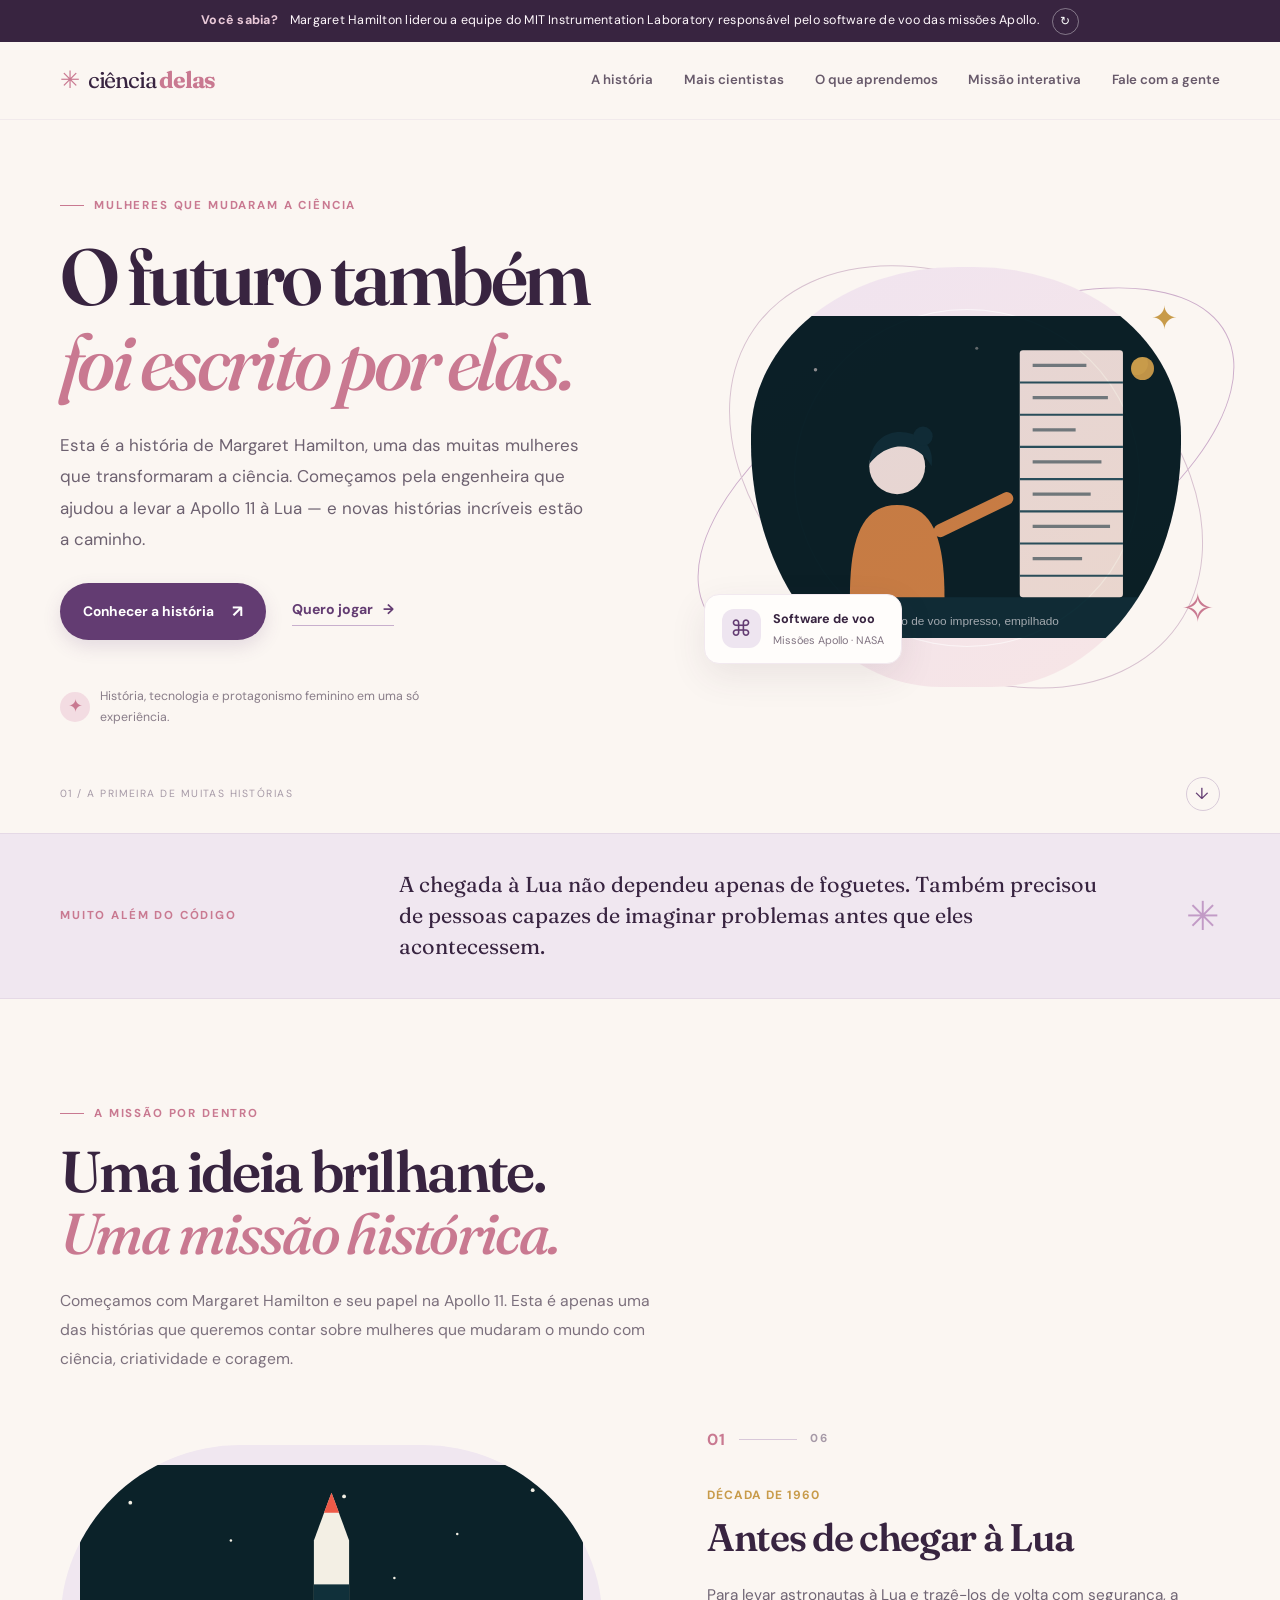
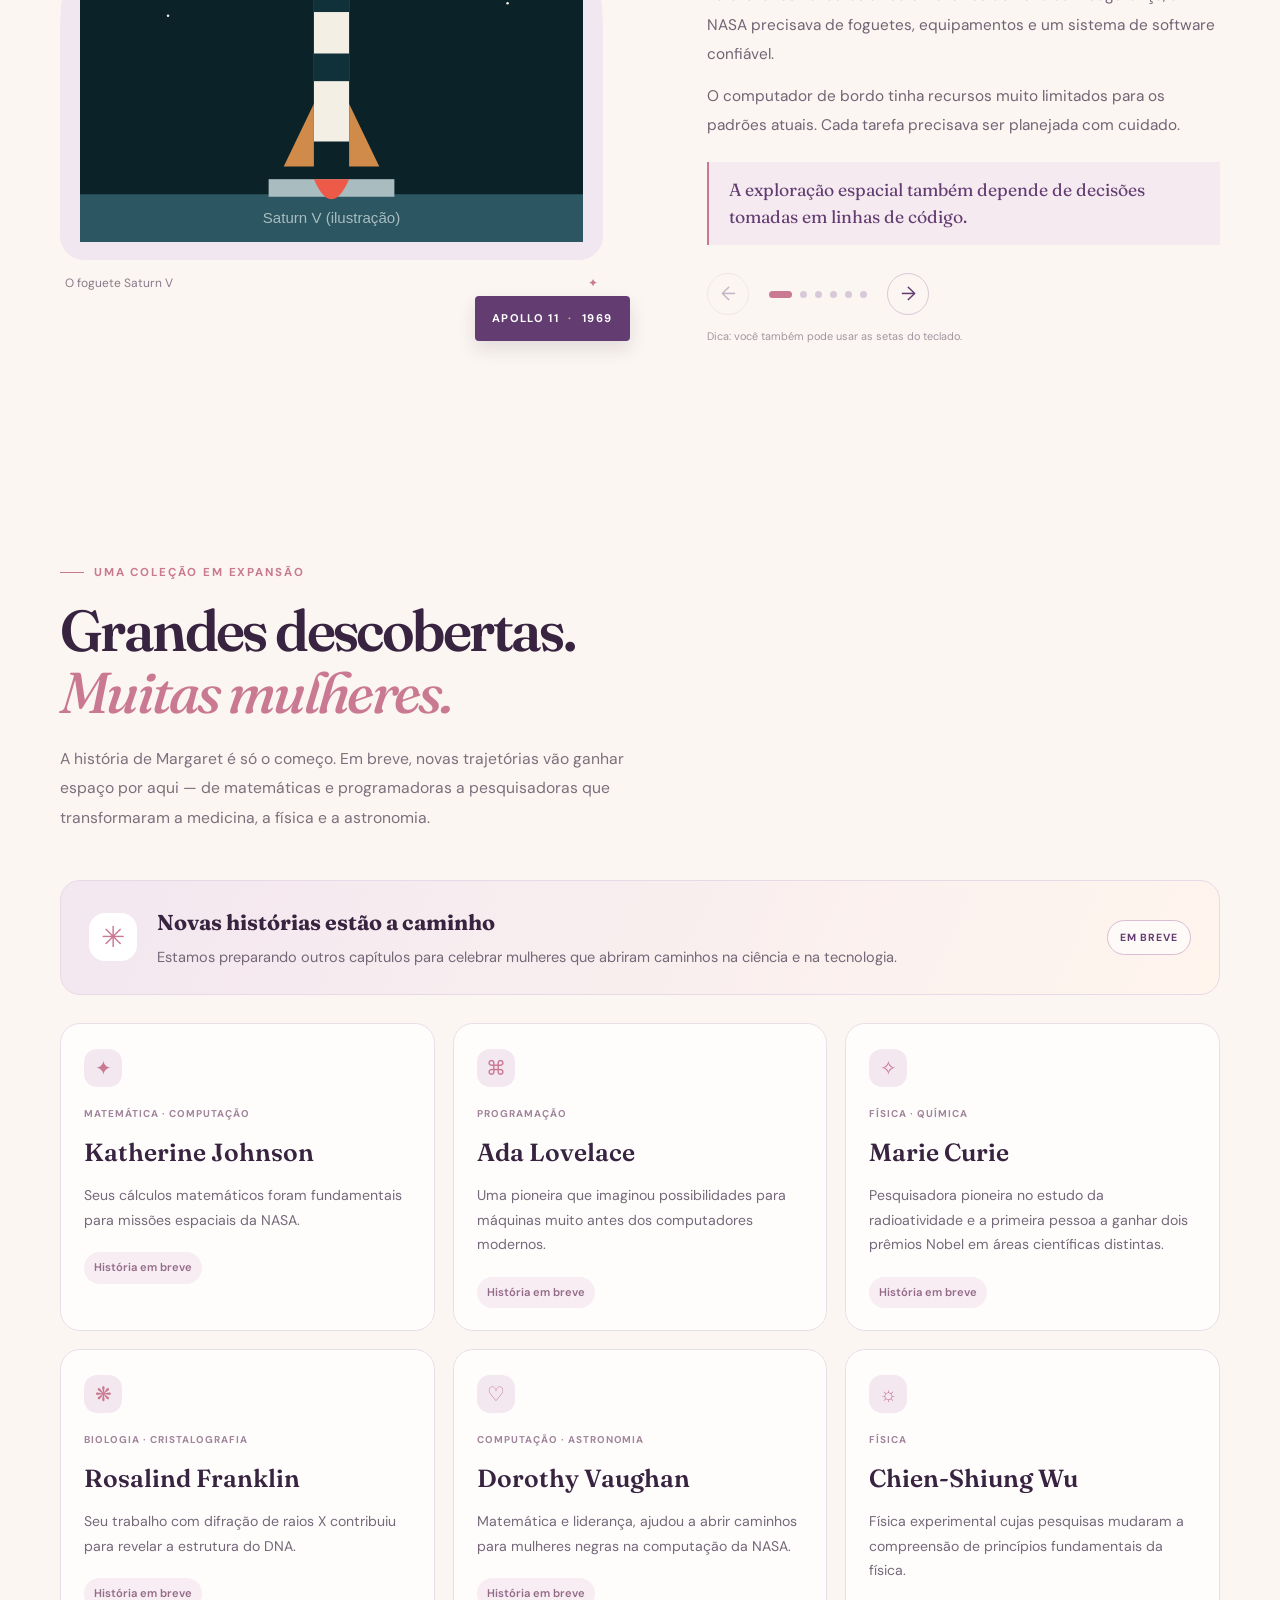
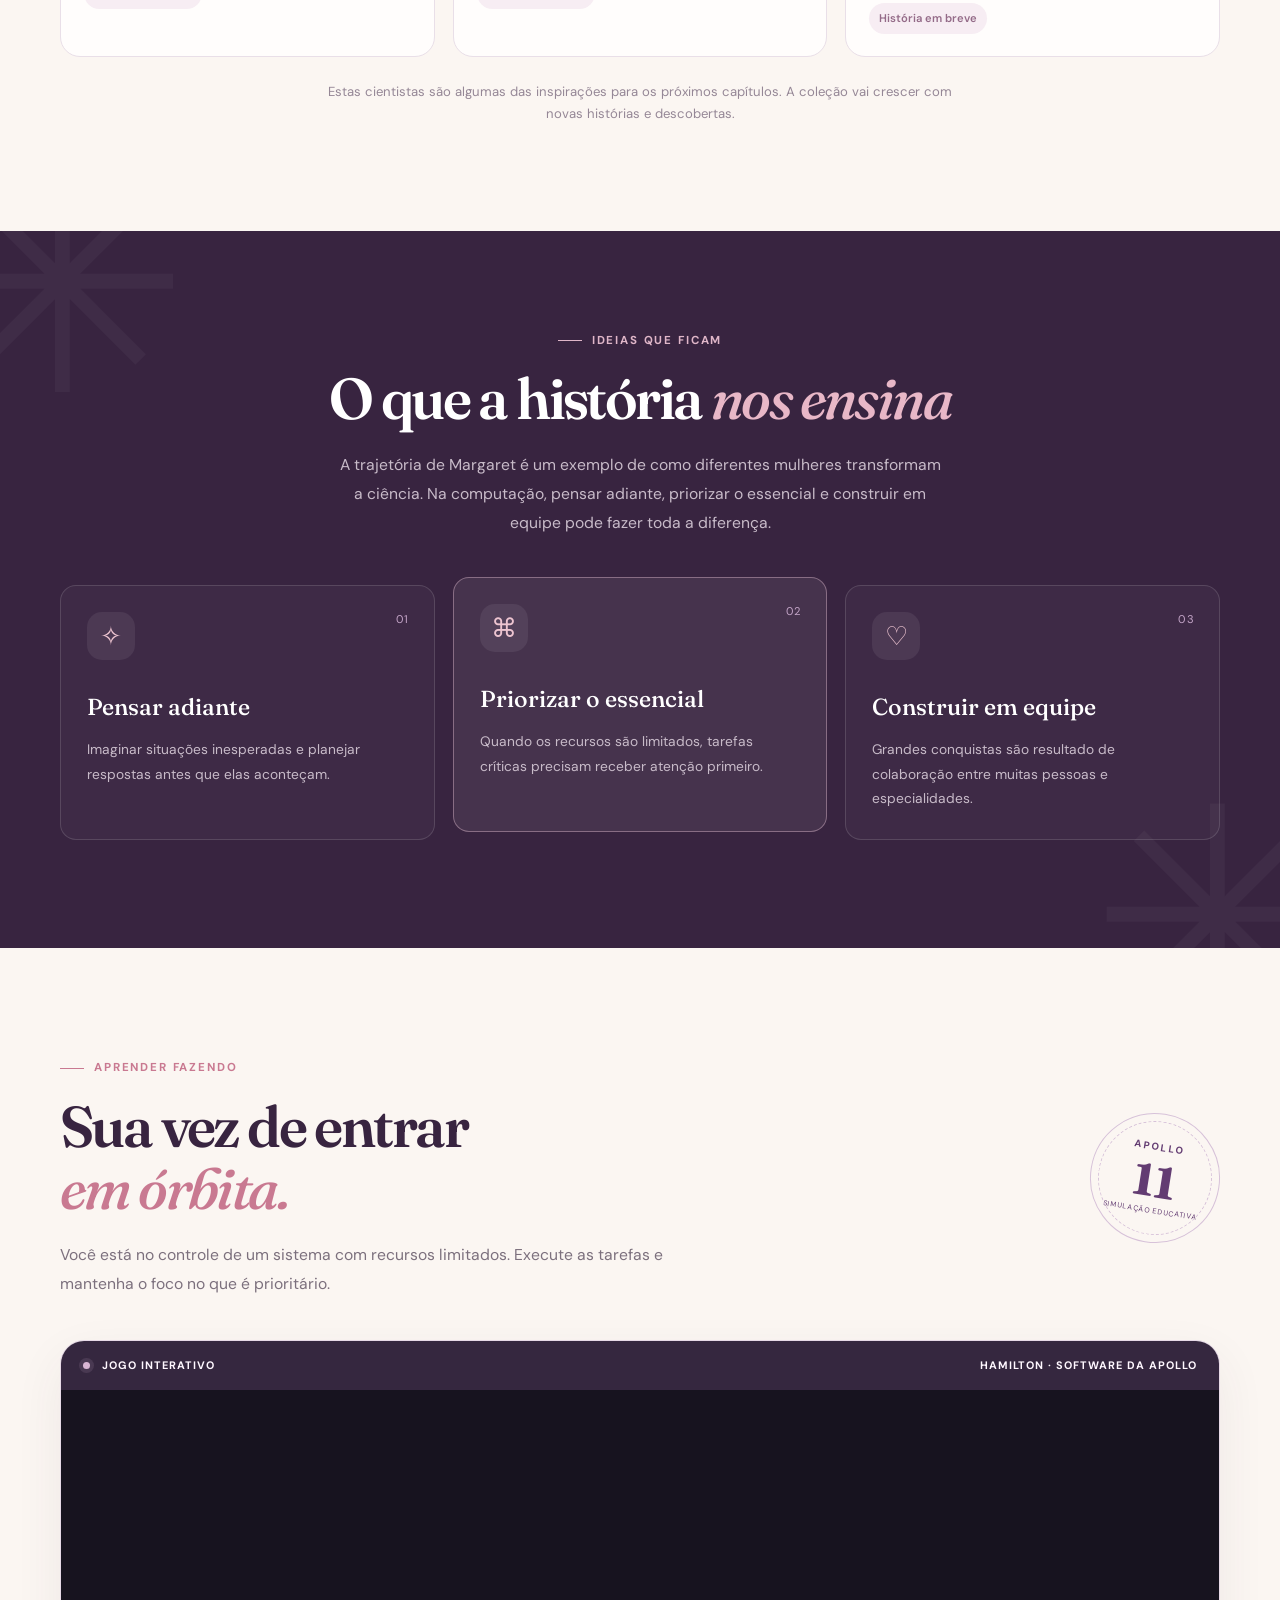
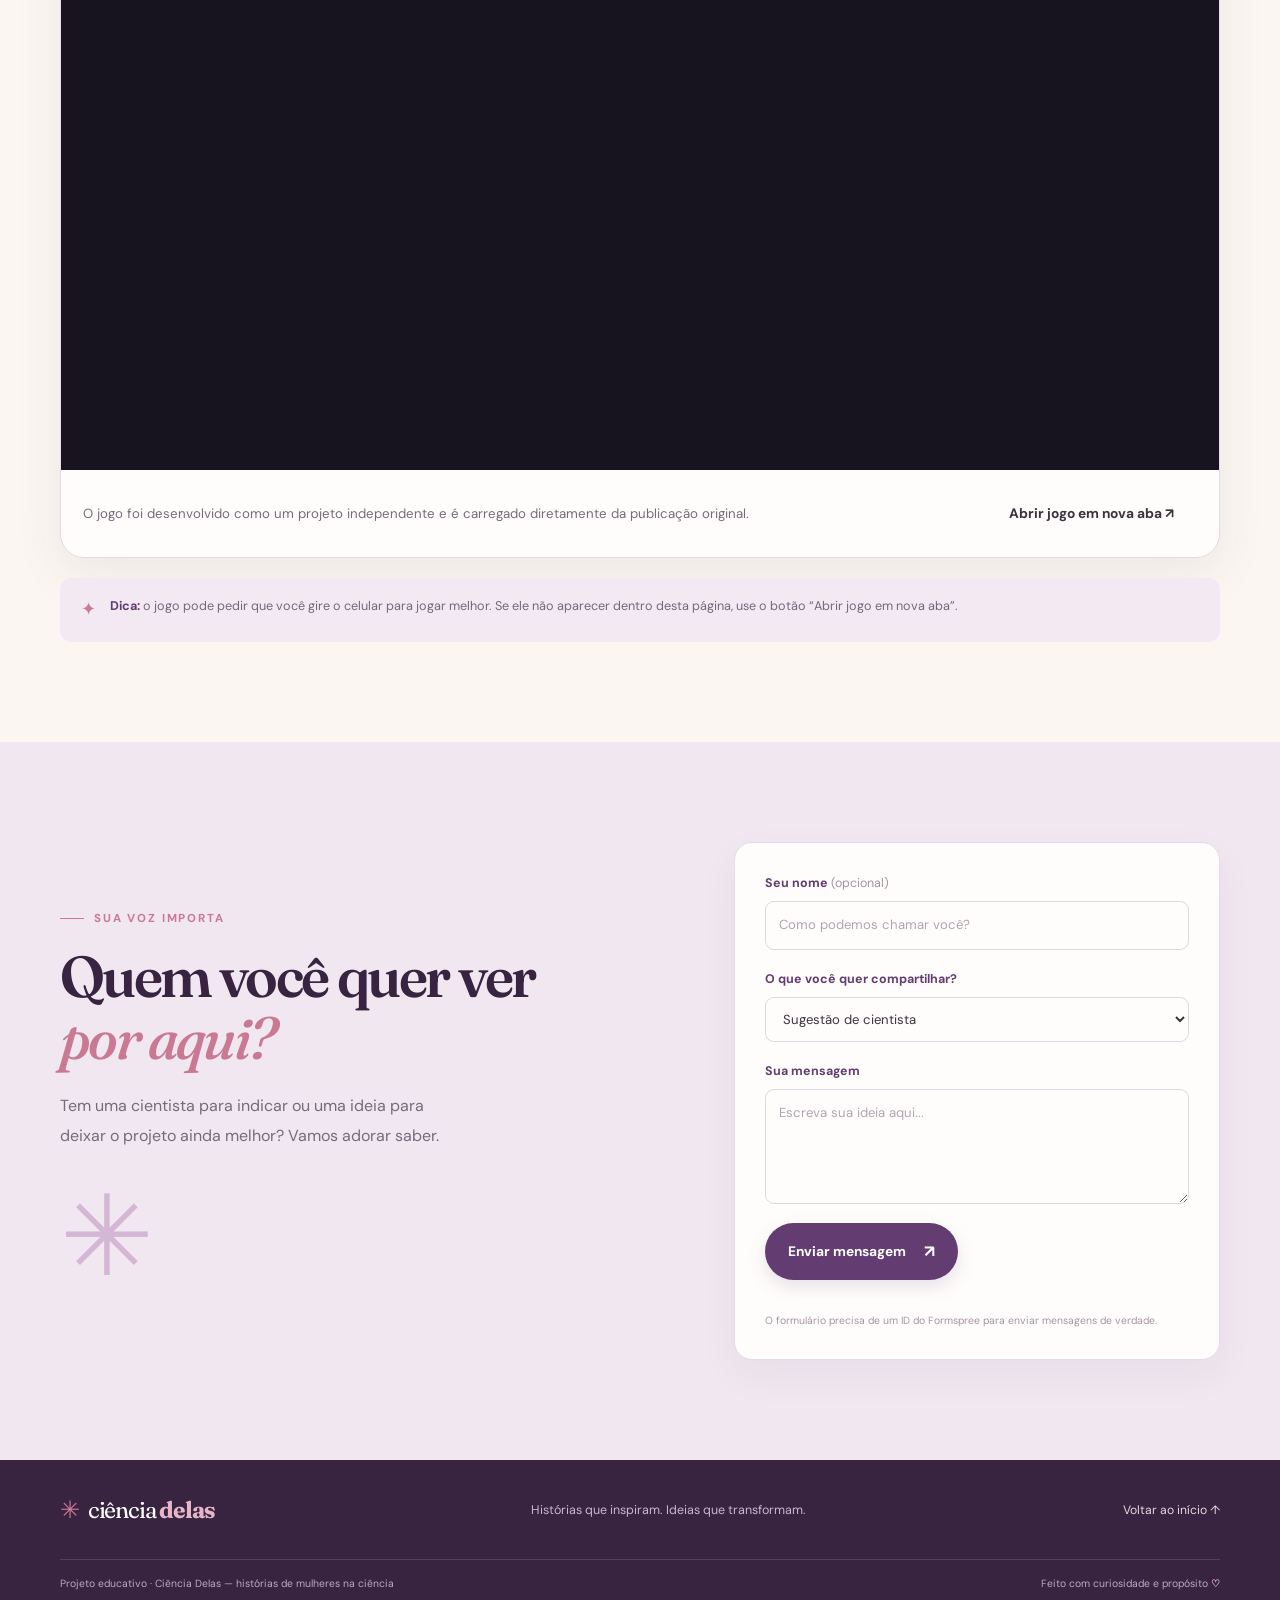
==== commit 9efc6576: "Add files via upload" ====
--- a/index.html
+++ b/index.html
@@ -5,7 +5,7 @@
   <meta name="viewport" content="width=device-width, initial-scale=1">
   <meta name="theme-color" content="#fbf6f2">
   <meta name="description" content="Conheça Margaret Hamilton e as mulheres que transformaram a ciência e a computação. Explore a história da Apollo 11 e teste suas decisões em uma missão interativa.">
-  <title>Ciência Delas — Margaret Hamilton e Apollo 11</title>
+  <title>Ciência Delas — histórias de mulheres na ciência</title>
   <link rel="preconnect" href="https://fonts.googleapis.com">
   <link rel="preconnect" href="https://fonts.gstatic.com" crossorigin>
   <link href="https://fonts.googleapis.com/css2?family=DM+Sans:wght@400;500;600;700&family=Fraunces:opsz,wght@9..144,500;9..144,600;9..144,700&display=swap" rel="stylesheet">
@@ -22,6 +22,7 @@
     <button class="menu-toggle" id="menu-toggle" aria-expanded="false" aria-controls="main-nav" type="button">Menu <span aria-hidden="true">☰</span></button>
     <nav id="main-nav" aria-label="Navegação principal">
       <a href="#historia">A história</a>
+      <a href="#proximas-historias">Mais cientistas</a>
       <a href="#aprendizados">O que aprendemos</a>
       <a href="#missao">Missão interativa</a>
       <a href="#feedback">Fale com a gente</a>
@@ -33,7 +34,7 @@
       <div class="hero-copy">
         <p class="eyebrow"><span></span> Mulheres que mudaram a ciência</p>
         <h1>O futuro também<br><em>foi escrito por elas.</em></h1>
-        <p class="hero-lead">Conheça Margaret Hamilton, a engenheira de software que ajudou a levar a Apollo 11 à Lua — e descubra por que pensar no inesperado pode mudar tudo.</p>
+        <p class="hero-lead">Esta é a história de Margaret Hamilton, uma das muitas mulheres que transformaram a ciência. Começamos pela engenheira que ajudou a levar a Apollo 11 à Lua — e novas histórias incríveis estão a caminho.</p>
         <div class="hero-actions">
           <a class="button button-primary" href="#historia">Conhecer a história <span aria-hidden="true">↗</span></a>
           <a class="text-link" href="#missao">Quero jogar <span aria-hidden="true">→</span></a>
@@ -46,7 +47,7 @@
         <div class="floating-card"><span class="floating-icon">⌘</span><span><b>Software de voo</b><small>Missões Apollo · NASA</small></span></div>
         <span class="spark spark-one">✦</span><span class="spark spark-two">✧</span><span class="hero-planet"></span>
       </div>
-      <div class="hero-bottom"><span>01 / UMA HISTÓRIA QUE MERECE SER CONTADA</span><a href="#historia" aria-label="Rolar para a história">↓</a></div>
+      <div class="hero-bottom"><span>01 / A PRIMEIRA DE MUITAS HISTÓRIAS</span><a href="#historia" aria-label="Rolar para a história">↓</a></div>
     </section>
 
     <section class="intro-strip">
@@ -61,7 +62,7 @@
       <div class="section-heading">
         <p class="eyebrow"><span></span> A missão por dentro</p>
         <h2>Uma ideia brilhante.<br><em>Uma missão histórica.</em></h2>
-        <p class="section-description">Explore os momentos que ajudam a entender o trabalho de Margaret Hamilton e a importância do software na Apollo 11.</p>
+        <p class="section-description">Começamos com Margaret Hamilton e seu papel na Apollo 11. Esta é apenas uma das histórias que queremos contar sobre mulheres que mudaram o mundo com ciência, criatividade e coragem.</p>
       </div>
       <div class="story-layout">
         <div class="story-visual">
@@ -85,12 +86,30 @@
       </div>
     </section>
 
+    <section class="upcoming section-wrap" id="proximas-historias">
+      <div class="section-heading">
+        <p class="eyebrow"><span></span> Uma coleção em expansão</p>
+        <h2>Grandes descobertas.<br><em>Muitas mulheres.</em></h2>
+        <p class="section-description">A história de Margaret é só o começo. Em breve, novas trajetórias vão ganhar espaço por aqui — de matemáticas e programadoras a pesquisadoras que transformaram a medicina, a física e a astronomia.</p>
+      </div>
+      <div class="upcoming-banner"><span class="upcoming-spark">✳</span><div><strong>Novas histórias estão a caminho</strong><p>Estamos preparando outros capítulos para celebrar mulheres que abriram caminhos na ciência e na tecnologia.</p></div><span class="coming-pill">EM BREVE</span></div>
+      <div class="scientist-grid">
+        <article class="scientist-card"><span class="scientist-icon">✦</span><p class="scientist-field">MATEMÁTICA · COMPUTAÇÃO</p><h3>Katherine Johnson</h3><p>Seus cálculos matemáticos foram fundamentais para missões espaciais da NASA.</p><span class="scientist-status">História em breve</span></article>
+        <article class="scientist-card"><span class="scientist-icon">⌘</span><p class="scientist-field">PROGRAMAÇÃO</p><h3>Ada Lovelace</h3><p>Uma pioneira que imaginou possibilidades para máquinas muito antes dos computadores modernos.</p><span class="scientist-status">História em breve</span></article>
+        <article class="scientist-card"><span class="scientist-icon">✧</span><p class="scientist-field">FÍSICA · QUÍMICA</p><h3>Marie Curie</h3><p>Pesquisadora pioneira no estudo da radioatividade e a primeira pessoa a ganhar dois prêmios Nobel em áreas científicas distintas.</p><span class="scientist-status">História em breve</span></article>
+        <article class="scientist-card"><span class="scientist-icon">❋</span><p class="scientist-field">BIOLOGIA · CRISTALOGRAFIA</p><h3>Rosalind Franklin</h3><p>Seu trabalho com difração de raios X contribuiu para revelar a estrutura do DNA.</p><span class="scientist-status">História em breve</span></article>
+        <article class="scientist-card"><span class="scientist-icon">♡</span><p class="scientist-field">COMPUTAÇÃO · ASTRONOMIA</p><h3>Dorothy Vaughan</h3><p>Matemática e liderança, ajudou a abrir caminhos para mulheres negras na computação da NASA.</p><span class="scientist-status">História em breve</span></article>
+        <article class="scientist-card"><span class="scientist-icon">☼</span><p class="scientist-field">FÍSICA</p><h3>Chien-Shiung Wu</h3><p>Física experimental cujas pesquisas mudaram a compreensão de princípios fundamentais da física.</p><span class="scientist-status">História em breve</span></article>
+      </div>
+      <p class="upcoming-note">Estas cientistas são algumas das inspirações para os próximos capítulos. A coleção vai crescer com novas histórias e descobertas.</p>
+    </section>
+
     <section class="takeaways" id="aprendizados">
       <div class="section-wrap">
         <div class="section-heading centered">
-          <p class="eyebrow"><span></span> O legado de Margaret</p>
+          <p class="eyebrow"><span></span> Ideias que ficam</p>
           <h2>O que a história <em>nos ensina</em></h2>
-          <p class="section-description">A engenharia de software não é só escrever instruções: é cuidar de como um sistema reage, especialmente quando algo foge do planejado.</p>
+          <p class="section-description">A trajetória de Margaret é um exemplo de como diferentes mulheres transformam a ciência. Na computação, pensar adiante, priorizar o essencial e construir em equipe pode fazer toda a diferença.</p>
         </div>
         <div class="takeaway-grid">
           <article class="takeaway-card"><span class="takeaway-number">01</span><span class="takeaway-icon">✧</span><h3>Pensar adiante</h3><p>Imaginar situações inesperadas e planejar respostas antes que elas aconteçam.</p></article>
@@ -109,24 +128,24 @@
         </div>
         <div class="mission-stamp"><span>APOLLO</span><b>11</b><small>SIMULAÇÃO EDUCATIVA</small></div>
       </div>
-      <div class="game-shell">
-        <div class="game-topline"><span><i class="live-dot"></i> SIMULADOR DE MISSÃO</span><span>OBJETIVO: POUSO SEGURO</span></div>
-        <div class="game-dashboard">
-          <div class="stat"><span>Pontuação</span><b id="g-score">0</b></div>
-          <div class="stat"><span>Tempo restante</span><b><span id="g-time">40</span><small> s</small></b></div>
-          <div class="stat"><span>Vidas</span><b id="g-lives" class="lives">♥ ♥ ♥</b></div>
+      <div class="partner-game-shell">
+        <div class="partner-game-topline"><span><i class="live-dot"></i> JOGO INTERATIVO</span><span>HAMILTON · SOFTWARE DA APOLLO</span></div>
+        <div class="partner-game-frame-wrap">
+          <iframe
+            class="partner-game-frame"
+            src="https://nicosobreira.github.io/hackton/"
+            title="Hamilton: o software da Apollo — jogo interativo"
+            loading="lazy"
+            allow="fullscreen; gamepad"
+            allowfullscreen
+          ></iframe>
         </div>
-        <div class="load-label"><span>Carga do computador</span><span id="g-load-label">Estável</span></div>
-        <div id="g-load" class="load-track" role="progressbar" aria-label="Carga do computador" aria-valuemin="0" aria-valuemax="100" aria-valuenow="0"><i></i></div>
-        <div class="priority-legend"><span><i class="priority-high"></i> Alta prioridade</span><span><i class="priority-medium"></i> Média prioridade</span><span><i class="priority-low"></i> Baixa prioridade</span></div>
-        <div id="g-queue" class="task-queue" aria-label="Tarefas disponíveis"><div class="empty-queue">As tarefas aparecerão aqui quando a missão começar.</div></div>
-        <div class="game-bottom">
-          <label class="safety-toggle"><input type="checkbox" id="g-safe" checked><span class="toggle-ui"></span><span><b>Proteção do sistema</b><small>Prioriza tarefas importantes em caso de sobrecarga.</small></span></label>
-          <div class="game-actions"><p id="g-msg" role="status" aria-live="polite">Pronta para começar? Inicie a missão e clique nas tarefas para executá-las.</p><button class="button button-primary" id="g-start" type="button">Iniciar missão <span>→</span></button></div>
+        <div class="partner-game-footer">
+          <p>O jogo foi desenvolvido como um projeto independente e é carregado diretamente da publicação original.</p>
+          <a class="button button-secondary" href="https://nicosobreira.github.io/hackton/" target="_blank" rel="noopener noreferrer">Abrir jogo em nova aba ↗</a>
         </div>
-        <p class="game-footnote">Esta é uma simulação educativa simplificada, não uma reprodução exata do software da Apollo 11.</p>
       </div>
-      <div class="mission-tip"><span>✦</span><p><b>Como jogar:</b> tarefas roxas têm prioridade alta, douradas têm prioridade média e verdes têm prioridade baixa. Clique para executá-las antes que expirem. Observe a carga do sistema!</p></div>
+      <div class="mission-tip"><span>✦</span><p><b>Dica:</b> o jogo pode pedir que você gire o celular para jogar melhor. Se ele não aparecer dentro desta página, use o botão “Abrir jogo em nova aba”.</p></div>
     </section>
 
     <section class="feedback-section" id="feedback">
@@ -159,7 +178,7 @@
       <a class="back-top" href="#inicio">Voltar ao início ↑</a>
     </div>
     <div class="section-wrap footer-bottom">
-      <span>Projeto educativo · Hackathon Ciência Delas</span>
+      <span>Projeto educativo · Ciência Delas — histórias de mulheres na ciência</span>
       <span>Feito com curiosidade e propósito <b>♡</b></span>
     </div>
   </footer>
--- a/style.css
+++ b/style.css
@@ -211,3 +211,35 @@
  .footer-main{flex-wrap:wrap;justify-content:space-between}.footer-main p{order:3;flex-basis:100%}.footer-bottom{flex-direction:column;gap:5px}
 }
 @media(prefers-reduced-motion:reduce){*,*::before,*::after{scroll-behavior:auto!important;animation:none!important;transition:none!important}}
+
+
+/* Coleção de cientistas: seção que sinaliza a expansão do projeto */
+.upcoming{padding-top:100px;padding-bottom:105px}
+.upcoming-banner{display:flex;align-items:center;gap:20px;padding:24px 28px;margin:0 0 28px;background:linear-gradient(115deg,#f3e7f0,#fff5ed);border:1px solid #e8d9e6;border-radius:20px}
+.upcoming-spark{display:grid;place-items:center;flex:0 0 48px;width:48px;height:48px;border-radius:16px;background:#fff;color:var(--rose);font-size:1.8rem}
+.upcoming-banner strong{font-family:var(--serif);font-size:1.35rem;color:var(--plum-deep)}
+.upcoming-banner p{margin:5px 0 0;color:#756777;line-height:1.65;font-size:.91rem}
+.coming-pill{margin-left:auto;white-space:nowrap;border:1px solid #d9bdd2;border-radius:99px;padding:8px 12px;color:var(--plum);font-size:.65rem;font-weight:700;letter-spacing:.1em;background:#fff9}
+.scientist-grid{display:grid;grid-template-columns:repeat(3,minmax(0,1fr));gap:18px}
+.scientist-card{position:relative;min-height:245px;padding:25px 23px 22px;border:1px solid #e9dfe8;border-radius:20px;background:#fffdfc;transition:transform .2s ease,box-shadow .2s ease}
+.scientist-card:hover{transform:translateY(-4px);box-shadow:0 14px 35px #4e2e5010}
+.scientist-icon{display:grid;place-items:center;width:38px;height:38px;border-radius:13px;background:#f4e8f0;color:var(--rose);font-size:1.25rem;margin-bottom:19px}
+.scientist-field{font-size:.62rem!important;letter-spacing:.1em;font-weight:700;color:#a1849b!important;margin:0 0 8px!important}
+.scientist-card h3{font-family:var(--serif);font-size:1.55rem;font-weight:600;color:var(--plum-deep);margin:0 0 10px}
+.scientist-card>p:not(.scientist-field){font-size:.88rem;line-height:1.75;color:#746879;margin:0 0 20px}
+.scientist-status{display:inline-block;padding:6px 10px;border-radius:99px;background:#f7edf3;color:#946b88;font-size:.7rem;font-weight:600}
+.upcoming-note{text-align:center;margin:24px auto 0;max-width:650px;color:#958796;font-size:.82rem;line-height:1.7}
+@media(max-width:800px){.scientist-grid{grid-template-columns:repeat(2,minmax(0,1fr))}.upcoming{padding-top:75px;padding-bottom:75px}}
+@media(max-width:520px){.scientist-grid{grid-template-columns:1fr}.upcoming-banner{align-items:flex-start;flex-wrap:wrap;padding:20px}.coming-pill{margin-left:0}.scientist-card{min-height:0}}
+
+
+/* Jogo integrado do projeto parceiro Hamilton: o software da Apollo */
+.partner-game-shell{overflow:hidden;border:1px solid #e7d9e7;border-radius:24px;background:#fffdfc;box-shadow:0 18px 50px #49324b12}
+.partner-game-topline{display:flex;align-items:center;justify-content:space-between;gap:12px;padding:15px 22px;background:#35273f;color:#fff8ff;font-size:.68rem;font-weight:700;letter-spacing:.09em}
+.partner-game-topline .live-dot{display:inline-block;width:7px;height:7px;margin-right:8px;border-radius:50%;background:#d9b6d4;box-shadow:0 0 0 4px #d9b6d420}
+.partner-game-frame-wrap{position:relative;width:100%;background:#17131f}
+.partner-game-frame{display:block;width:100%;height: min(72vw, 680px);min-height:500px;border:0;background:#17131f}
+.partner-game-footer{display:flex;align-items:center;justify-content:space-between;gap:18px;padding:18px 22px}
+.partner-game-footer p{margin:0;color:#766b7a;font-size:.83rem;line-height:1.6}
+.partner-game-footer .button{flex-shrink:0;text-decoration:none}
+@media(max-width:600px){.partner-game-topline{align-items:flex-start;flex-direction:column;gap:6px;padding:14px 16px;font-size:.59rem}.partner-game-frame{height:570px;min-height:570px}.partner-game-footer{align-items:stretch;flex-direction:column;padding:16px}.partner-game-footer .button{width:100%;justify-content:center}}
